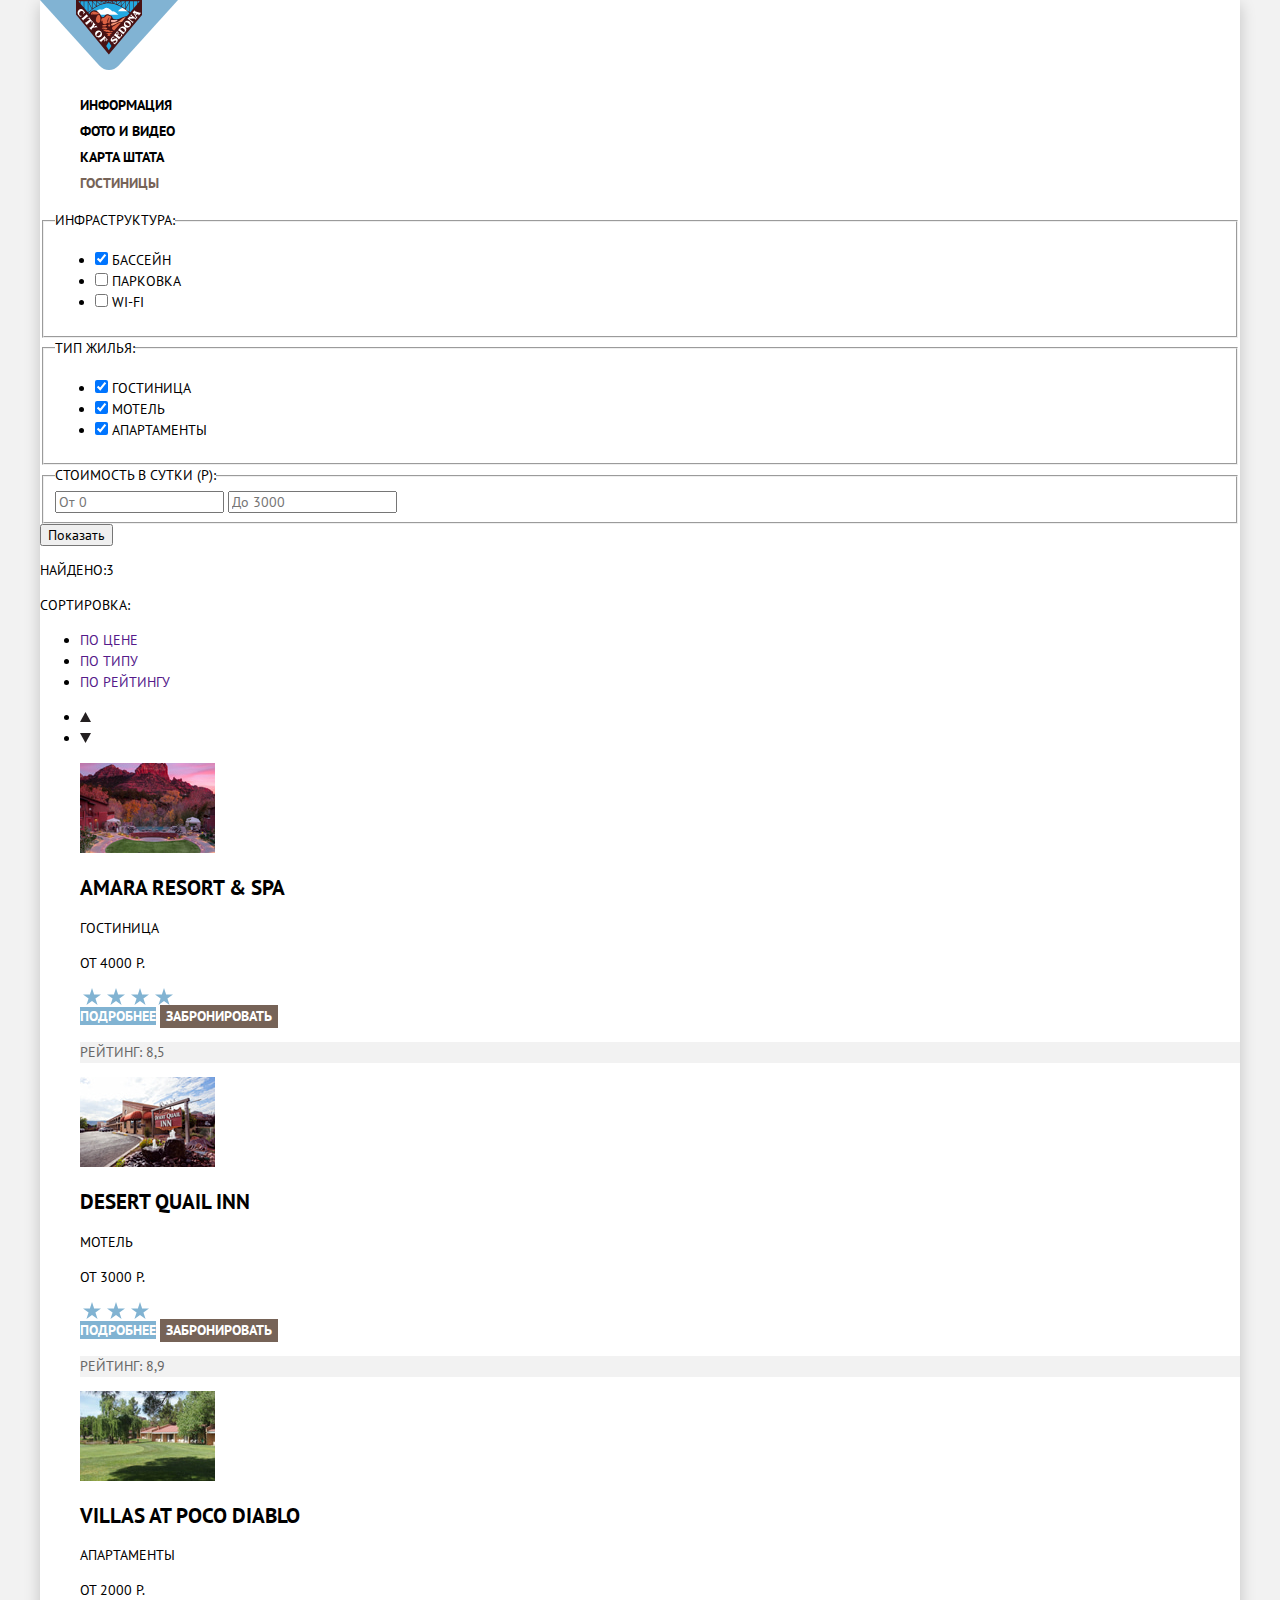
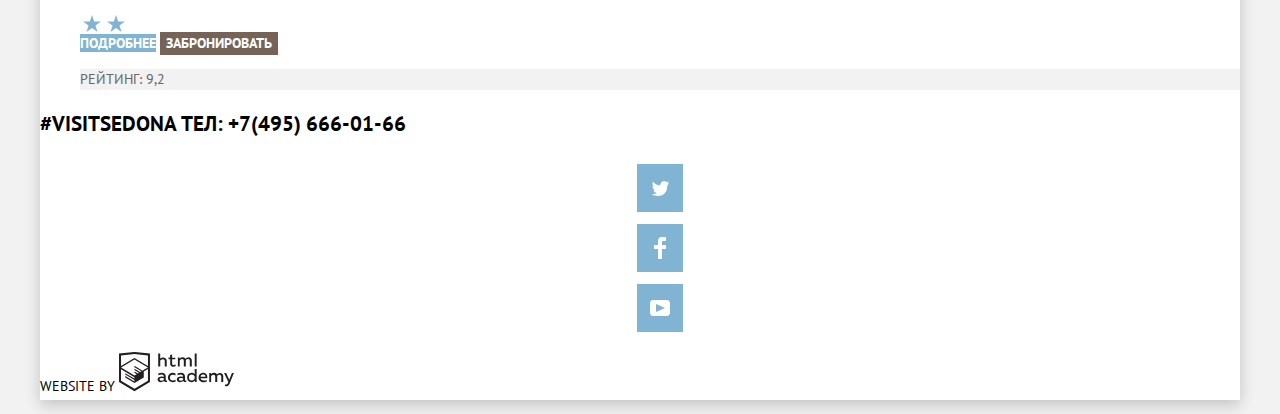
==== catalog.html @ 3e038182 "basic styling of the main page & hotel list" ====
<!DOCTYPE html>
<html lang="ru">
  <head>
    <meta charset="utf-8">
    <title>Каталог гостиниц Седоны</title>
    <link href="https://fonts.googleapis.com/css2?family=PT+Sans:wght@400;700&display=swap" rel="stylesheet">
    <link href="css/normalize.css" rel="stylesheet">
    <link href="css/style.css" rel="stylesheet">
  </head>
  <body>
    <div class="page-wrap">
      <header class="main-header">
        <nav class="main-navigation">
          <a class="main-header-logo" href="index.html">
            <img src="img/main-logo.svg" width="138" height="70" alt="Логотип города Седона">
          </a>
          <ul class="site-navigation">
            <li><a href="">Информация</a></li>
            <li><a href="">Фото и видео</a></li>
            <li><a href="">Карта штата</a></li>
            <li><a class="active">Гостиницы</a></li>
          </ul>
        </nav>
      </header>
      <main>
        <h1 class="visually-hidden">Гостиницы Седоны</h1>
        <section>
          <h2 class="visually-hidden">Фильтр гостиниц</h2>
          <form action="https://echo.htmlacademy.ru" method="get">
            <fieldset>
              <legend>Инфраструктура:</legend>
              <ul>
                <li>
                  <input type="checkbox" id="filter-pool" name="pool" checked>
                  <label for="filter-pool">Бассейн</label>
                </li>
                <li>
                  <input type="checkbox" id="filter-parking" name="parking">
                  <label for="filter-parking">Парковка</label>
                </li>
                <li>
                  <input type="checkbox" id="filter-wifi" name="wifi">
                  <label for="filter-wifi">Wi-Fi</label>
                </li>
              </ul>
            </fieldset>
            <fieldset>
              <legend>Тип жилья:</legend>
              <ul>
                <li>
                  <input type="checkbox" id="filter-hotel" name="hotel" checked>
                  <label for="filter-hotel">Гостиница</label>
                </li>
                <li>
                  <input type="checkbox" id="filter-motel" name="motel" checked>
                  <label for="filter-motel">Мотель</label>
                </li>
                <li>
                  <input type="checkbox" id="filter-apartments" name="apartments" checked>
                  <label for="filter-apartments">Апартаменты</label>
                </li>
              </ul>
            </fieldset>
            <fieldset>
              <legend>Стоимость в сутки (Р):</legend>
              <label for="filter-minimal-cost" class="visually-hidden">Стоимость от:</label>
              <input type="number" id="filter-minimal-cost" name="minimal-cost" min="0" placeholder="От 0">
              <label for="filter-maximal-cost" class="visually-hidden">Стоимость до:</label>
              <input type="number" id="filter-maximal-cost" name="maximal-cost" min="0" placeholder="До 3000">
              <div>
                <!-- Тут будет двойной ползунок -->
              </div>
            </fieldset>
            <button type="submit">Показать</button>
          </form>
          <div class="result-sort">
            <p>Найдено:<span>3</span></p>
            <div class="sort">
              <p>Сортировка:</p>
              <ul>
                <li><a href="">По цене</a></li>
                <li><a href="">По типу</a></li>
                <li><a href="">По рейтингу</a></li>
              </ul>
            </div>
            <div class="sort-order">
              <p class="visually-hidden">Направление сортировки:</p>
              <ul>
                <li>
                  <a href="" aria-label="По возрастанию">
                    <svg xmlns="http://www.w3.org/2000/svg" width="11" height="10" viewBox="0 0 11 10"><path fill="#231F20" d="M5.5 0L0 10h11z"/></svg>
                  </a>
                </li>
                <li>
                  <a href="" aria-label="По убыванию">
                    <svg xmlns="http://www.w3.org/2000/svg" width="11" height="10" viewBox="0 0 11 10"><path fill="#231F20" d="M5.5 10L0 0h11"/></svg>
                  </a>
                </li>
              </ul>
            </div>
          </div>
        </section>
        <section class="hotels">
          <h2 class="visually-hidden">Список гостиниц</h2>
          <ul class="hotels-list">
            <li class="hotel-item">
              <img src="img/amara.jpg" width="135" height="90" alt="Гостиница «Amara Resort & Spa»">
              <h3><a class="hotel-item-title" href="#">Amara Resort & Spa</a></h3>
              <p>Гостиница</p>
              <p>От 4000 р.</p>
              <div class="rating-stars">
                <span class="rating-star"></span>
                <span class="rating-star"></span>
                <span class="rating-star"></span>
                <span class="rating-star"></span>
              </div>
              <a class="button light-button hotel-item-detail" href="#">Подробнее</a>
              <button class="button dark-button hotel-item-reserve" type="button">Забронировать</button>
              <p class="hotel-item-rating">Рейтинг: 8,5</p>
            </li>
            <li class="hotel-item">
              <img src="img/desert.jpg" width="135" height="90" alt="Мотель «Desert Quail Inn»">
              <h3><a class="hotel-item-title" href="#">Desert Quail Inn</a></h3>
              <p>Мотель</p>
              <p>От 3000 р.</p>
              <div class="rating-stars">
                <span class="rating-star"></span>
                <span class="rating-star"></span>
                <span class="rating-star"></span>
              </div>
              <a class="button light-button hotel-item-detail" href="#">Подробнее</a>
              <button class="button dark-button hotel-item-reserve" type="button">Забронировать</button>
              <p class="hotel-item-rating">Рейтинг: 8,9</p>
            </li>
            <li class="hotel-item">
              <img src="img/villas.jpg" width="135" height="90" alt="Апартаменты «Villas at Poco Diablo»">
              <h3><a class="hotel-item-title" href="#">Villas at Poco Diablo</a></h3>
              <p>Апартаменты</p>
              <p>От 2000 р.</p>
              <div class="rating-stars">
                <span class="rating-star"></span>
                <span class="rating-star"></span>
              </div>
              <a class="button light-button hotel-item-detail" href="#">Подробнее</a>
              <button class="button dark-button hotel-item-reserve" type="button">Забронировать</button>
              <p class="hotel-item-rating">Рейтинг: 9,2</p>
            </li>
          </ul>
        </section>
      </main>
      <footer class="page-footer">
        <section class="footer-contacts">
          <h2 class="visually-hidden">Контакты</h2>
          <p>#VisitSedona Тел: +7(495) 666-01-66</p>
        </section>
        <section class="footer-social">
          <h2 class="visually-hidden">Соц. сети</h2>
          <ul>
            <li>
              <a class="social-button" href="#">
                <span class="visually-hidden">Твиттер</span>
                <svg xmlns="http://www.w3.org/2000/svg" xmlns:xlink="http://www.w3.org/1999/xlink" width="17" height="15" viewBox="0 0 17 15"><path fill="#FFF" d="M10.95.144c1.685-.496 2.984.27 3.577 1.179.673-.231 1.331-.481 2.011-.708a2.345 2.345 0 0 1-.857 1.768c.685.17 1.304-.491 1.304-.491-.169 1-1.006 1.788-1.563 2.024-.231 6.75-3.175 11.217-10.077 11.082h-.446c-.41 0-4.164-.46-4.898-1.887 2.271.196 3.893-.422 4.693-1.177-.96-.3-2.679-.477-2.979-2.95.349.106.564.228 1.19.119C1.705 8.247.374 7.53.448 5.33c.285.328 1.067.536 1.34.472C1.085 5.561-.182 2.442.894.85c1.818 1.854 3.735 3.606 7.152 3.773C8.254 2.33 9.183.793 10.95.144z"/></svg>
              </a>
            </li>
            <li>
              <a class="social-button" href="#">
                <span class="visually-hidden">Фейсбук</span>
                <svg xmlns="http://www.w3.org/2000/svg" width="12" height="22" viewBox="0 0 12 22"><path fill="#FFF" d="M12 4V0H8a4 4 0 0 0-4 4v4H0v4h4v10h4V12h4V8H8V4h4z"/></svg>
              </a>
            </li>
            <li>
              <a class="social-button" href="#">
                <span class="visually-hidden">Ютуб</span>
                <svg xmlns="http://www.w3.org/2000/svg" xmlns:xlink="http://www.w3.org/1999/xlink" width="20" height="16" viewBox="0 0 20 16"><path fill="#FFF" d="M17 0H3C1.35 0 0 1.35 0 3v10c0 1.65 1.35 3 3 3h14c1.65 0 3-1.35 3-3V3c0-1.65-1.35-3-3-3zM6.027 11.998V4.002L15.014 8l-8.987 3.998z"/></svg>
              </a>
            </li>
          </ul>
        </section>
        <p class="footer-copyright">
          Website by
          <a class="copyright-button" href="https://htmlacademy.ru">
            <span class="visually-hidden">html academy</span>
            <svg id="Layer_1" data-name="Layer 1" xmlns="http://www.w3.org/2000/svg" viewBox="0 0 108.08 36.85"><title>logo-htmlacademy-small1</title><path d="M44.61,26.88a2,2,0,0,0,.55-0.1v1.33a3.25,3.25,0,0,1-1.18.21,1.67,1.67,0,0,1-1.67-1,4.84,4.84,0,0,1-3.14,1.08c-1.51,0-2.91-.83-2.91-2.55,0-2.13,2-2.79,3.71-2.79a11.08,11.08,0,0,1,2.17.25v-0.3c0-1-.76-1.77-2.19-1.77a7.42,7.42,0,0,0-3,.64v-1.7a10.21,10.21,0,0,1,3.19-.55c2.36,0,3.81,1.12,3.81,3.65v3a0.54,0.54,0,0,0,.49.59h0.17Zm-6.44-1.13A1.35,1.35,0,0,0,39.63,27h0.11a3.39,3.39,0,0,0,2.41-1V24.58a9.72,9.72,0,0,0-1.81-.21c-1,0-2.16.33-2.16,1.38h0Zm12.36-6.11a5,5,0,0,1,2.57.64V22a4.08,4.08,0,0,0-2.3-.7,2.75,2.75,0,1,0,0,5.49,5,5,0,0,0,2.43-.64v1.71a6.27,6.27,0,0,1-2.76.57A4.21,4.21,0,0,1,46,24.51q0-.21,0-0.41a4.32,4.32,0,0,1,4.18-4.46h0.38Zm12.17,7.24a2,2,0,0,0,.55-0.1v1.33a3.25,3.25,0,0,1-1.18.21,1.67,1.67,0,0,1-1.67-1,4.84,4.84,0,0,1-3.14,1.08c-1.51,0-2.91-.83-2.91-2.55,0-2.13,2-2.79,3.71-2.79a11.08,11.08,0,0,1,2.17.25v-0.3c0-1-.76-1.77-2.19-1.77a7.42,7.42,0,0,0-3,.64v-1.7a10.21,10.21,0,0,1,3.19-.55c2.36,0,3.81,1.12,3.81,3.65v3a0.54,0.54,0,0,0,.49.59h0.17Zm-6.44-1.13A1.35,1.35,0,0,0,57.73,27h0.11a3.39,3.39,0,0,0,2.41-1V24.58a9.72,9.72,0,0,0-1.81-.21c-1.06,0-2.16.33-2.16,1.38h0ZM73,16V28.2H71.35V26.88a3.88,3.88,0,0,1-3.19,1.54,4.4,4.4,0,0,1,0-8.78,3.81,3.81,0,0,1,3,1.3V16H73Zm-4.53,5.22a2.76,2.76,0,1,0,0,5.52A2.86,2.86,0,0,0,71.15,25V23A2.91,2.91,0,0,0,68.49,21.27ZM79,19.64c3.31,0,4.46,2.68,3.92,5.09H76.7c0.21,1.5,1.67,2.11,3.19,2.11a6.11,6.11,0,0,0,2.64-.59v1.6a7.14,7.14,0,0,1-3,.57C77,28.42,74.78,27,74.78,24a4.18,4.18,0,0,1,4-4.39H79Zm0.09,1.54a2.28,2.28,0,0,0-2.44,2.1v0.06H81.3A2,2,0,0,0,79.13,21.18Zm5.73,7V19.87h1.65v1a3.81,3.81,0,0,1,2.78-1.27A2.86,2.86,0,0,1,91.89,21a4.12,4.12,0,0,1,2.91-1.33A3.06,3.06,0,0,1,98,23V28.2h-1.9V23.05a1.59,1.59,0,0,0-1.42-1.75H94.42a2.8,2.8,0,0,0-2.07,1.12V28.2h-1.9V23.05A1.59,1.59,0,0,0,89,21.31H88.8a3,3,0,0,0-2.21,1.29v5.63H84.86Zm21.31-8.33h1.9l-3.91,9.46c-0.9,2.17-2.09,2.86-3.35,2.86a4.76,4.76,0,0,1-1.1-.14V30.46a2.86,2.86,0,0,0,.85.12c0.9,0,1.58-.64,2.07-1.9l0.17-.42-4-8.4h2l2.86,6.29ZM38.73,1.46V6.22a3.81,3.81,0,0,1,2.7-1.14,3.25,3.25,0,0,1,3.44,3.4v5.15H43V8.72a1.81,1.81,0,0,0-1.61-2h-0.3a2.93,2.93,0,0,0-2.32,1.39v5.52h-1.9V1.46h1.9ZM49.94,2.31v3h3V6.91h-3v3.81c0,1.1.5,1.46,1.58,1.46a4.49,4.49,0,0,0,1.69-.33v1.6A6.8,6.8,0,0,1,51,13.8a2.55,2.55,0,0,1-2.86-2.74V6.89H46.58V5.26h1.5V2.74Zm5.4,11.31V5.28H57v1A3.81,3.81,0,0,1,59.77,5a2.86,2.86,0,0,1,2.6,1.33A4.12,4.12,0,0,1,65.28,5,3.06,3.06,0,0,1,68.44,8.4v5.21h-1.9V8.46a1.59,1.59,0,0,0-1.42-1.75H64.89a2.8,2.8,0,0,0-2.07,1.12v5.78h-1.9V8.46A1.59,1.59,0,0,0,59.5,6.71H59.27A3,3,0,0,0,57.06,8v5.63H55.34ZM71.17,1.45H73V13.6H71.17V1.45ZM14.71,0H14.55L0,1.54V28.21l14.55,8.66,14.55-8.66V1.54Zm12.5,27.1L14.55,34.64,1.9,27.12V16.18l12.59,7.5V25L5.86,19.9v1.31l8.68,5.21v1.39L5.87,22.65V24l8.68,5.21,8.75-5.24V18.31L27.2,16V27.12Zm0-12.53-3.48,2-1.6,1L14.51,13v1.31L21,18.23H21l-0.14.09-1,.54-5.37-3.2V17l4.24,2.52-1,.67-3.2-1.9v1.31l2.1,1.24L14.5,22.1,2,14.65,14.51,7.11Zm0-1.32L14.49,5.76,1.91,13.25v-10L14.56,1.92,27.21,3.25v10h0Z" transform="translate(0 -0.02)" fill="#231f20"/></svg>
          </a>
        </p>
      </footer>
    </div>
  </body>
</html>
---- css/style.css ----
/* Variables */

:root {
  --black: #000000;
  --gray-dark-500: #333333;
  --gray-dark-300: #666666;
  --gray-dark: #6A6A6A; /* check box blocked */
  --gray: #888888;
  --gray-light: #A9A9A9;
  --gray-light-200: #BDBBBC;
  --gray-light-100: #CACACA;
  --gray-light-50: #E5E5E5;
  --brown-dark: #503E33;
  --brown: #604E43;
  --brown-light: #766357;
  --blue-dark: #5496BD;
  --blue: #669EC0;
  --blue-light: #81B3D2;
  --whitesmoke-dark: #EBEBEB;
  --whitesmoke: #EEEEEE;
  --whitesmoke-light: #F2F2F2;
  --white: #FFFFFF;
}

/* Global */

body {
  margin: 0;
  padding: 0;
  font-family: "PT Sans", Arial, sans-serif;
  font-size: 14px;
  line-height: 21px;
  color: var(--black);
  text-transform: uppercase;
  background-color: var(--whitesmoke-light);
}

img {
  max-width: 100%;
  height: auto;
}

a {
  text-decoration: none;
}

.visually-hidden {
  position: absolute;
  clip: rect(0 0 0 0);
  width: 1px;
  height: 1px;
  margin: -1px;
}

.page-wrap {
  width: 1200px;
  margin: 0 auto;
  background-color: var(--white);
  box-shadow: 0px 5px 15px rgba(0, 1, 1, 0.2);
}

/* Main navigation */

.main-navigation {
  line-height: 26px;
  background-color: transparent;
}

.site-navigation {
  list-style: none;
}

.site-navigation a {
  color: var(--black);
  font-weight: bold;
}

.site-navigation a:hover,
.site-navigation a:focus {
  color: var(--blue-light);
}

.site-navigation a:active {
  color: var(--black);
  opacity: 0.3;
}

.site-navigation .active {
  color: var(--brown-light);
}


/* Description */

.description {
  text-align: center;
}

.description-image {
  background-color: var(--blue-dark);
  background-image: url("../img/description-background.jpg");
  background-position: center;
  background-repeat: no-repeat;
  padding-top: 77px;
  padding-bottom: 77px;
}

.description-slogan {
  font-size: 21px;
  line-height: 26px;
}

/* Advantages */

.advantages {
  text-align: center;
  color: var(--gray-dark-500);
}

.advantages > p {
  line-height: 26px;
}

.advantages-list,
.advantages-sublist {
  list-style: none;
}

.advantage-item h3,
.advantage-subitem h4 {
  font-size: 21px;
  color: var(--black);
}

.advantage-item-colorized,
.advantage-item-colorized h3 {
  background-color: var(--blue-light);
  color: var(--white);
}

.advantage-item-dark {
  background-color: var(--whitesmoke);
}

/* Button */

.button {
  font: inherit;
  text-align: center;
  vertical-align: middle;
  text-transform: uppercase;
  border: none;
}

.dark-button {
  background-color: var(--brown-light);
  color: var(--white);
}

.dark-button:hover,
.dark-button:focus {
  background-color: var(--brown);
}

.dark-button:active {
  background-color: var(--brown-dark);
  color: rgba(255, 255, 255, 0.3);
}

.light-button {
  background-color: var(--blue-light);
  color: var(--white);
}

.light-button:hover,
.light-button:focus {
  background-color: var(--blue);
}

.light-button:active {
  background-color: var(--blue-dark);
  color: rgba(255, 255, 255, 0.3);
}


/* Find-hotel */
.find-hotel {
  text-align: center;
}

.find-hotel h2 {
  font-weight: bold;
  font-size: 30px;
  line-height: 24px;
}

.find-hotel > p {
  color: var(--gray-dark-500);
  line-height: 24px;
}


.find-hotel-button {
  font-weight: bold;
  font-size: 21px;
  line-height: 26px;
}

.find-hotel-form {
  text-align: initial;
  font-weight: bold;
}

.find-hotel-form input {
  font: inherit;
  text-transform: uppercase;
  border: 2px solid transparent;
  background-color: var(--whitesmoke-light);
  outline: none;
  margin-bottom: 5px;
  padding-top: 6px;
  padding-bottom: 6px;
  padding-left: 13px;
}

/* remove arrows for number inputs */
.find-hotel-form input::-webkit-outer-spin-button,
.find-hotel-form input::-webkit-inner-spin-button {
  -webkit-appearance: none;
  margin: 0
}

.find-hotel-form input:hover {
  background-color: var(--whitesmoke-dark);
}

.find-hotel-form input:focus {
  border: 2px solid var(--gray-light-50);
  background-color: var(--white);
}

.datepicker-button {
  fill: var(--gray-light);
  border: 0;
  outline: none;
}

.datepicker-button:hover,
.datepicker-button:focus {
  fill: var(--black);
}

.datepicker-button:active {
  fill: var(--blue-light);
}

.counter-button {
  color: var(--gray-light);
  border: 0;
  outline: none;
  font-size: 20px;
  vertical-align: middle;
}

.counter-button:hover,
.counter-button:focus {
  color: var(--black);
}

.counter-button:active {
  color: var(--blue-light);
}


/* Page footer */

.page-footer {
  background-color: rgba(255, 255, 255, 0.9);
}

.footer-contacts {
  font-weight: bold;
  font-size: 21px;
  line-height: 26px;
}

.footer-social {
  text-align: center;
}

.footer-social ul {
  list-style: none;
}

/* Social button */

.social-button {
  color: inherit;
  background-color: var(--blue-light);
  width: 46px;
  height: 48px;
  align-items: center;
  justify-content: center;
  margin: 6px;
  display: inline-flex;
  outline: none;
}

.social-button:hover,
.social-button:focus {
  background-color: var(--blue);
}

.social-button:active {
  background-color: var(--blue-dark);
  fill-opacity: 0.3;
}

.footer-copyright {
  line-height: 26px;
}

.copyright-button {
  outline: none;
}

.copyright-button svg {
  max-width: 115px;
  max-height: 41px;
}

.copyright-button:hover path,
.copyright-button:focus path {
  fill: var(--blue-light);
}

.copyright-button:active path {
  fill: var(--gray-light-200);
}

/* Hotels */

.hotels-list {
  list-style: none;
}

.hotel-item-title {
  font-weight: bold;
  font-size: 21px;
  line-height: 26px;
  color: var(--black);
}

.hotel-item-title:hover,
.hotel-item-title:focus {
  color: var(--blue-light);
}

.hotel-item-title:active {
  color: var(--black);
  opacity: 0.3;
}

.rating-stars {
  display: flex;
  height: 17px;
}

.rating-star {
  background-image: url("../img/star.svg");
  background-position: center;
  background-repeat: no-repeat;
  width: 19px;
  padding-right: 5px;
}

.hotel-item-detail.button {
  font-weight: bold;
}

.hotel-item-reserve.button {
  font-weight: bold;
}

.hotel-item-rating {
  color: var(--gray-dark-300);
  background-color: var(--whitesmoke-light);
}
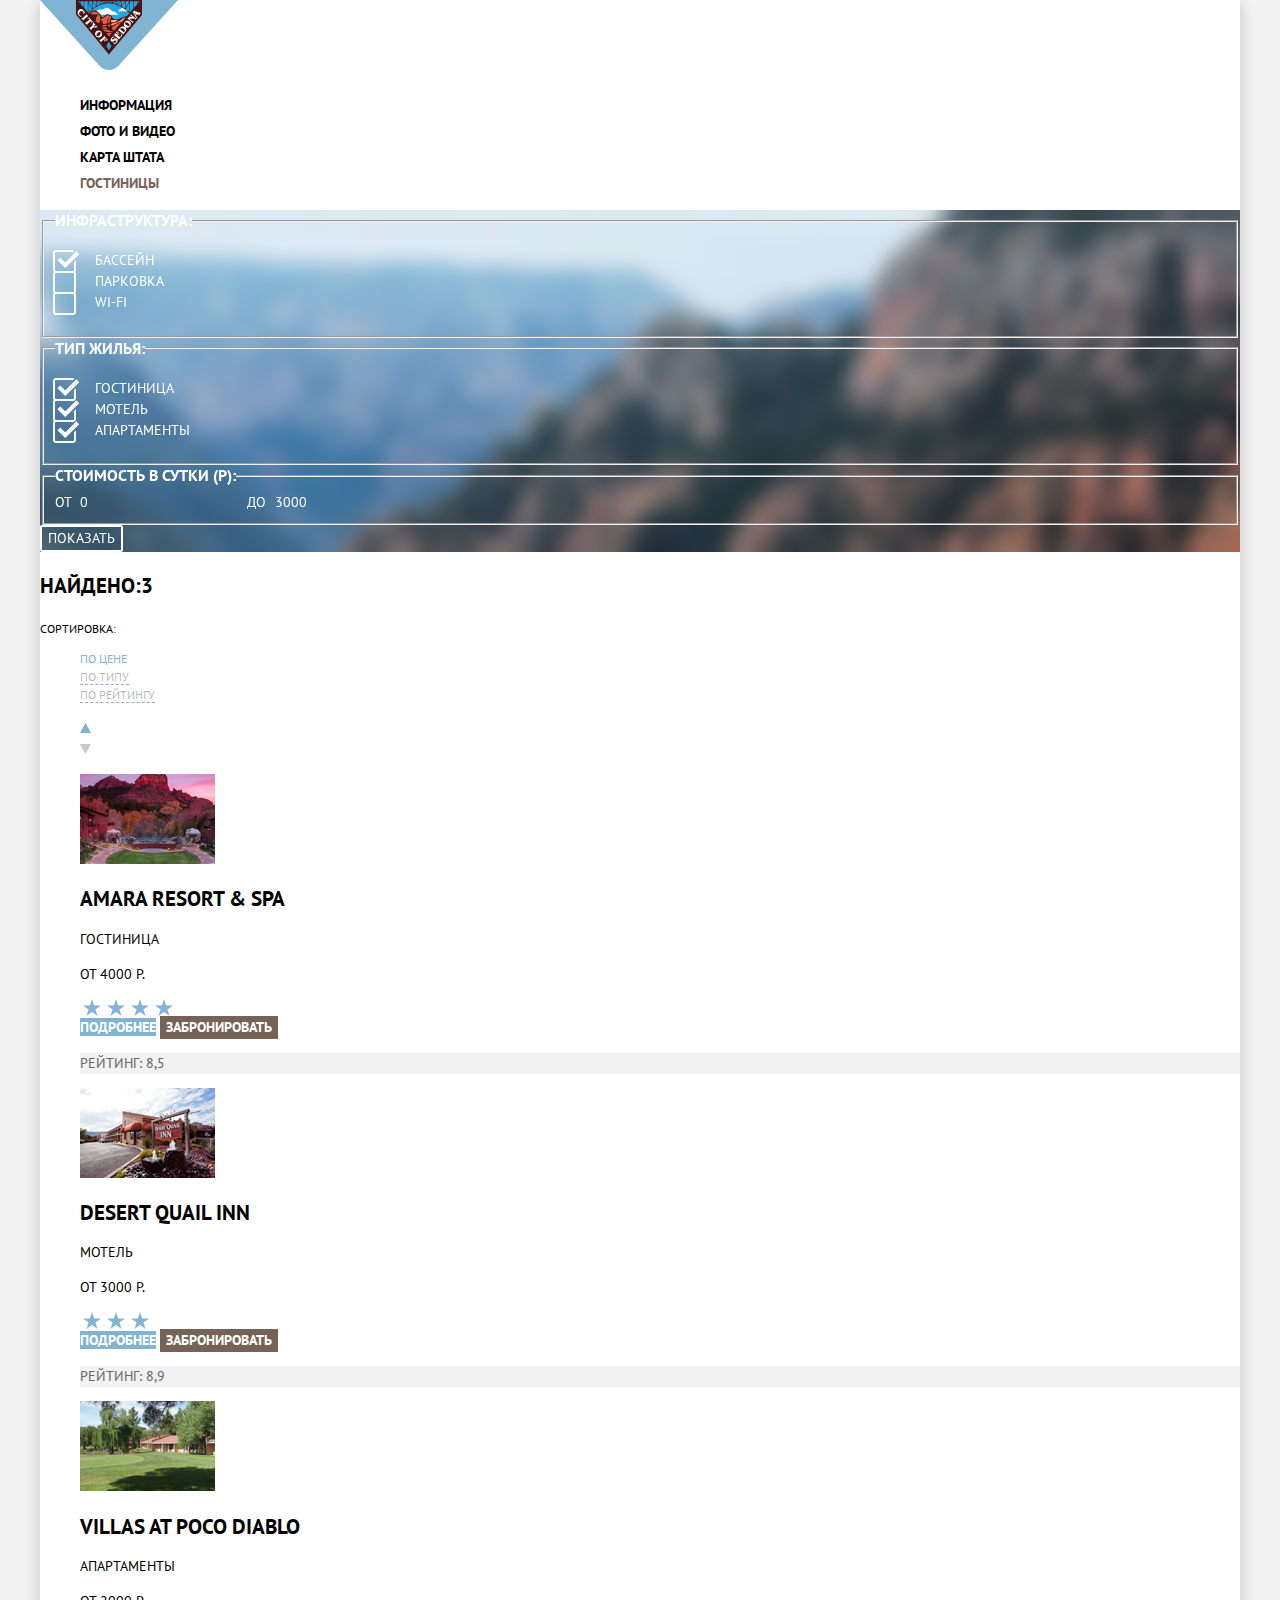
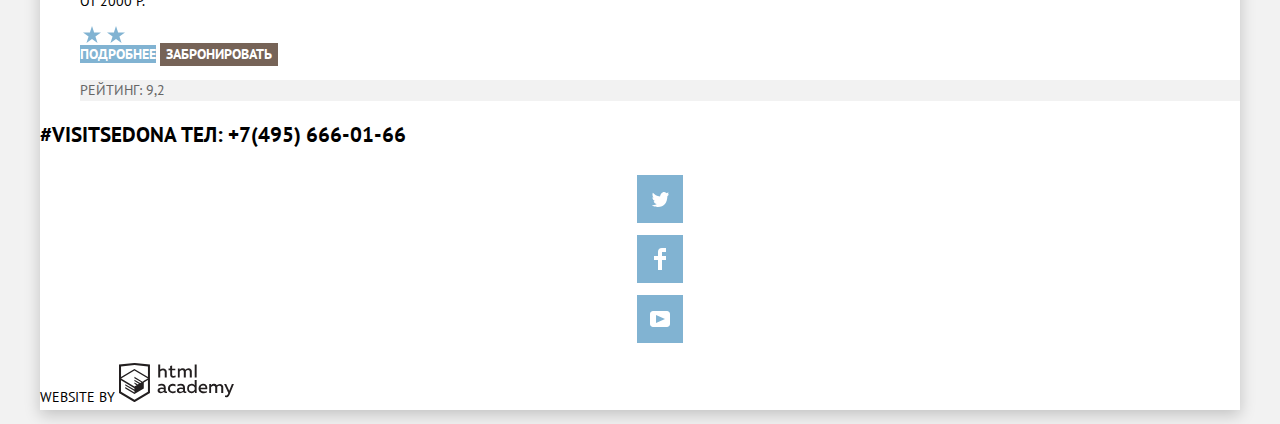
==== commit 5807e93f: "basic styling of the filter form" ====
--- a/catalog.html
+++ b/catalog.html
@@ -26,73 +26,81 @@
         <h1 class="visually-hidden">Гостиницы Седоны</h1>
         <section>
           <h2 class="visually-hidden">Фильтр гостиниц</h2>
-          <form action="https://echo.htmlacademy.ru" method="get">
-            <fieldset>
-              <legend>Инфраструктура:</legend>
-              <ul>
-                <li>
-                  <input type="checkbox" id="filter-pool" name="pool" checked>
-                  <label for="filter-pool">Бассейн</label>
-                </li>
-                <li>
-                  <input type="checkbox" id="filter-parking" name="parking">
-                  <label for="filter-parking">Парковка</label>
-                </li>
-                <li>
-                  <input type="checkbox" id="filter-wifi" name="wifi">
-                  <label for="filter-wifi">Wi-Fi</label>
-                </li>
-              </ul>
-            </fieldset>
-            <fieldset>
-              <legend>Тип жилья:</legend>
-              <ul>
-                <li>
-                  <input type="checkbox" id="filter-hotel" name="hotel" checked>
-                  <label for="filter-hotel">Гостиница</label>
-                </li>
-                <li>
-                  <input type="checkbox" id="filter-motel" name="motel" checked>
-                  <label for="filter-motel">Мотель</label>
-                </li>
-                <li>
-                  <input type="checkbox" id="filter-apartments" name="apartments" checked>
-                  <label for="filter-apartments">Апартаменты</label>
-                </li>
-              </ul>
-            </fieldset>
-            <fieldset>
-              <legend>Стоимость в сутки (Р):</legend>
-              <label for="filter-minimal-cost" class="visually-hidden">Стоимость от:</label>
-              <input type="number" id="filter-minimal-cost" name="minimal-cost" min="0" placeholder="От 0">
-              <label for="filter-maximal-cost" class="visually-hidden">Стоимость до:</label>
-              <input type="number" id="filter-maximal-cost" name="maximal-cost" min="0" placeholder="До 3000">
-              <div>
-                <!-- Тут будет двойной ползунок -->
-              </div>
-            </fieldset>
-            <button type="submit">Показать</button>
-          </form>
-          <div class="result-sort">
-            <p>Найдено:<span>3</span></p>
-            <div class="sort">
+          <div class="filter-form-container">
+            <form class="filter-form" action="https://echo.htmlacademy.ru" method="get">
+              <fieldset>
+                <legend>Инфраструктура:</legend>
+                <ul>
+                  <li class="filter-option filter-checkbox">
+                    <input class="visually-hidden filter-input-checkbox filter-input" type="checkbox" id="filter-pool" name="pool" checked>
+                    <label for="filter-pool">Бассейн</label>
+                  </li>
+                  <li class="filter-option filter-checkbox">
+                    <input class="visually-hidden filter-input-checkbox filter-input" type="checkbox" id="filter-parking" name="parking">
+                    <label for="filter-parking">Парковка</label>
+                  </li>
+                  <li class="filter-option filter-checkbox">
+                    <input class="visually-hidden filter-input-checkbox filter-input" type="checkbox" id="filter-wifi" name="wifi">
+                    <label for="filter-wifi">Wi-Fi</label>
+                  </li>
+                </ul>
+              </fieldset>
+              <fieldset>
+                <legend>Тип жилья:</legend>
+                <ul>
+                  <li class="filter-option filter-checkbox">
+                    <input class="visually-hidden filter-input-checkbox filter-input" type="checkbox" id="filter-hotel" name="hotel" checked>
+                    <label for="filter-hotel">Гостиница</label>
+                  </li>
+                  <li class="filter-option filter-checkbox">
+                    <input class="visually-hidden filter-input-checkbox filter-input" type="checkbox" id="filter-motel" name="motel" checked>
+                    <label for="filter-motel">Мотель</label>
+                  </li>
+                  <li class="filter-option filter-checkbox">
+                    <input class="visually-hidden filter-input-checkbox filter-input" type="checkbox" id="filter-apartments" name="apartments" checked>
+                    <label for="filter-apartments">Апартаменты</label>
+                  </li>
+                </ul>
+              </fieldset>
+              <fieldset class="filter-item">
+                <legend>Стоимость в сутки (Р):</legend>
+                <div class="price-controls">
+                  <label for="filter-minimal-cost">от</label>
+                  <input class="filter-input-number filter-input" type="number" id="filter-minimal-cost" name="minimal-cost" min="0" value="0">
+                  <label for="filter-maximal-cost">до</label>
+                  <input class="filter-input-number filter-input" type="number" id="filter-maximal-cost" name="maximal-cost" min="0" value="3000">
+                </div>
+                <div class="range-controls">
+                  <div class="scale">
+                    <div class="bar"></div>
+                  </div>
+                  <div class="toggle toggle-min"></div>
+                  <div class="toggle toggle-max"></div>
+                </div>
+              </fieldset>
+              <button class="button filter-submit-button" type="submit">Показать</button>
+            </form>
+          </div>
+          <div class="results-sort">
+            <p class="results-count">Найдено:<span>3</span></p>
+            <div class="sort-type">
               <p>Сортировка:</p>
-              <ul>
-                <li><a href="">По цене</a></li>
+              <ul class="sort-type-list">
+                <li><a class="active" href="">По цене</a></li>
                 <li><a href="">По типу</a></li>
                 <li><a href="">По рейтингу</a></li>
               </ul>
             </div>
             <div class="sort-order">
               <p class="visually-hidden">Направление сортировки:</p>
-              <ul>
-                <li>
-                  <a href="" aria-label="По возрастанию">
+              <ul class="sort-order-list">
+                <li class="sort-order-item">
+                  <a class="sort-order-link sort-order-link-active" href="" aria-label="По возрастанию">
                     <svg xmlns="http://www.w3.org/2000/svg" width="11" height="10" viewBox="0 0 11 10"><path fill="#231F20" d="M5.5 0L0 10h11z"/></svg>
                   </a>
                 </li>
-                <li>
-                  <a href="" aria-label="По убыванию">
+                <li class="sort-order-item">
+                  <a class="sort-order-link" href="" aria-label="По убыванию">
                     <svg xmlns="http://www.w3.org/2000/svg" width="11" height="10" viewBox="0 0 11 10"><path fill="#231F20" d="M5.5 10L0 0h11"/></svg>
                   </a>
                 </li>
--- a/css/style.css
+++ b/css/style.css
@@ -28,6 +28,7 @@
   margin: 0;
   padding: 0;
   font-family: "PT Sans", Arial, sans-serif;
+  font-weight: normal;
   font-size: 14px;
   line-height: 21px;
   color: var(--black);
@@ -88,7 +89,6 @@
 .site-navigation .active {
   color: var(--brown-light);
 }
-
 
 /* Description */
 
@@ -182,8 +182,8 @@
   color: rgba(255, 255, 255, 0.3);
 }
 
-
 /* Find-hotel */
+
 .find-hotel {
   text-align: center;
 }
@@ -198,7 +198,6 @@
   color: var(--gray-dark-500);
   line-height: 24px;
 }
-
 
 .find-hotel-button {
   font-weight: bold;
@@ -223,7 +222,6 @@
   padding-left: 13px;
 }
 
-/* remove arrows for number inputs */
 .find-hotel-form input::-webkit-outer-spin-button,
 .find-hotel-form input::-webkit-inner-spin-button {
   -webkit-appearance: none;
@@ -270,7 +268,6 @@
 .counter-button:active {
   color: var(--blue-light);
 }
-
 
 /* Page footer */
 
@@ -386,3 +383,141 @@
   color: var(--gray-dark-300);
   background-color: var(--whitesmoke-light);
 }
+
+/* Filters */
+
+.filter-form-container {
+  background-color: var(--blue-dark);
+  background-image: url("../img/description-background.jpg");
+  background-position: center;
+  background-repeat: no-repeat;
+}
+
+.filter-form {
+  color: var(--white);
+  backdrop-filter: blur(10px);
+}
+
+.filter-form legend {
+  font-weight: bold;
+  font-size: 16px;
+}
+
+.filter-form ul {
+  list-style: none;
+}
+
+.filter-option label {
+  position: relative;
+  display: block;
+  cursor: pointer;
+  user-select: none;
+}
+
+.filter-input-checkbox + label::before {
+  background: url("../img/checkbox-off.svg");
+  content: "";
+  position: absolute;
+  left: -42px;
+  top: 0;
+  width: 27px;
+  height: 23px;
+  background-repeat: no-repeat;
+  background-position: 0 0;
+}
+
+.filter-input-checkbox:checked + label::before {
+  background-image: url("../img/checkbox-on.svg");
+}
+
+/* Not works */
+.filter-input-checkbox:disabled + label::before {
+  fill: var(--gray-dark);
+}
+
+.price-controls input {
+  font: inherit;
+  text-transform: uppercase;
+  border: 0;
+  background-color: transparent;
+  outline: none;
+  padding-left: 5px;
+  color: var(--white);
+}
+
+.price-controls input::-webkit-outer-spin-button,
+.price-controls input::-webkit-inner-spin-button {
+  -webkit-appearance: none;
+  margin: 0
+}
+
+.filter-submit-button {
+  background-color: transparent;
+  border-radius: 2px;
+  border: 2px solid var(--white);
+  color: var(--white);
+}
+
+.filter-submit-button:hover,
+.filter-submit-button:focus {
+  background-color: var(--white);
+  border-radius: 2px;
+  border: 2px solid var(--white);
+  color: var(--black);
+}
+
+.results-count {
+  font-weight: bold;
+  font-size: 21px;
+  line-height: 26px;
+}
+
+.results-sort .sort-type {
+  font-size: 12px;
+  line-height: 18px;
+}
+
+.sort-type-list {
+  list-style: none;
+}
+
+.sort-type-list a {
+  color: rgba(0, 0, 0, 0.3);
+  border-bottom: 1px dashed var(--blue-light);
+}
+
+.sort-type-list a:hover,
+.sort-type-list a:focus {
+  color: var(--blue-light);
+}
+
+.sort-type-list a:active {
+  color: var(--black);
+  border: none;
+}
+
+.sort-type-list .active {
+  color: var(--blue-light);
+  border: none;
+}
+
+.sort-order-list {
+  list-style: none;
+}
+
+.sort-order-link path{
+  fill: var(--gray-light-100);
+}
+
+.sort-order-link:hover path,
+.sort-order-link:focus path {
+  fill: var(--black);
+}
+
+.sort-order-link:active path {
+  fill: var(--blue-light);
+}
+
+.sort-order-link-active path {
+  fill: var(--blue-light);
+}
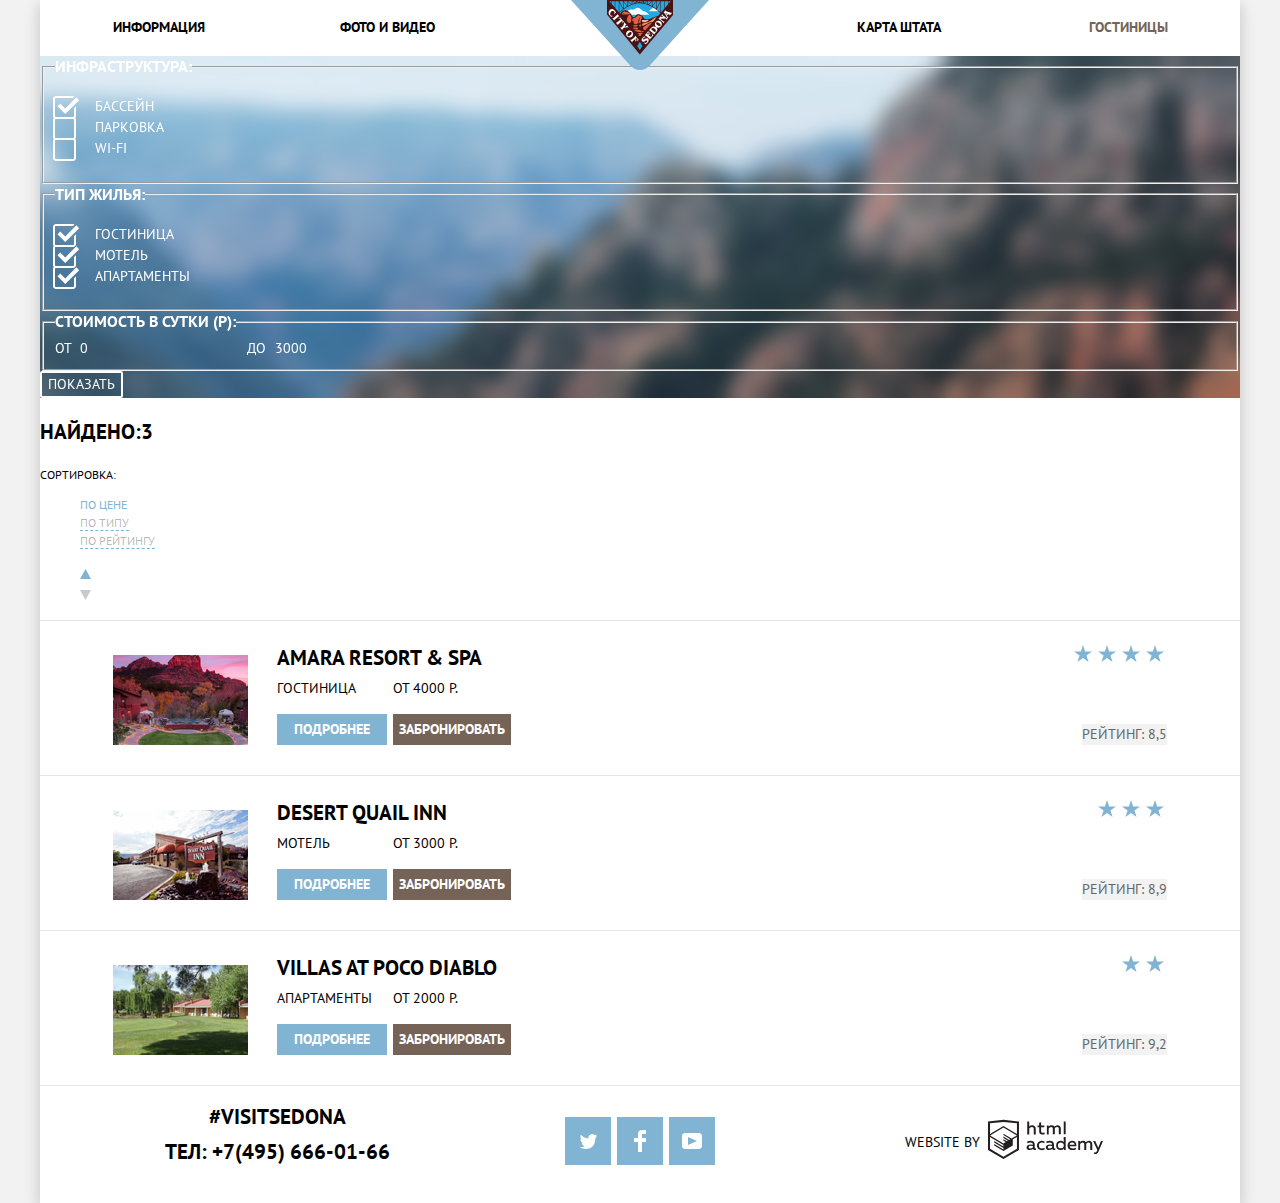
==== commit 112e14ea: "main page & hotels list layout" ====
--- a/catalog.html
+++ b/catalog.html
@@ -7,8 +7,8 @@
     <link href="css/normalize.css" rel="stylesheet">
     <link href="css/style.css" rel="stylesheet">
   </head>
-  <body>
-    <div class="page-wrap">
+  <body class="page-body">
+    <div class="page-body-wrap">
       <header class="main-header">
         <nav class="main-navigation">
           <a class="main-header-logo" href="index.html">
@@ -113,84 +113,105 @@
           <ul class="hotels-list">
             <li class="hotel-item">
               <img src="img/amara.jpg" width="135" height="90" alt="Гостиница «Amara Resort & Spa»">
-              <h3><a class="hotel-item-title" href="#">Amara Resort & Spa</a></h3>
-              <p>Гостиница</p>
-              <p>От 4000 р.</p>
-              <div class="rating-stars">
-                <span class="rating-star"></span>
-                <span class="rating-star"></span>
-                <span class="rating-star"></span>
-                <span class="rating-star"></span>
-              </div>
-              <a class="button light-button hotel-item-detail" href="#">Подробнее</a>
-              <button class="button dark-button hotel-item-reserve" type="button">Забронировать</button>
-              <p class="hotel-item-rating">Рейтинг: 8,5</p>
+              <div class="hotel-item-main">
+                <h3><a class="hotel-item-title" href="#">Amara Resort & Spa</a></h3>
+                <div class="description">
+                  <p>Гостиница</p>
+                  <p>От 4000 р.</p>
+                  <a class="button light-button hotel-item-detail" href="#">Подробнее</a>
+                  <button class="button dark-button hotel-item-reserve" type="button">Забронировать</button>
+                </div>
+              </div>
+              <div class="hotel-item-rating">
+                <div class="rating-stars">
+                  <span class="rating-star"></span>
+                  <span class="rating-star"></span>
+                  <span class="rating-star"></span>
+                  <span class="rating-star"></span>
+                </div>
+                <p class="item-rating">Рейтинг: 8,5</p>
+              </div>
             </li>
             <li class="hotel-item">
               <img src="img/desert.jpg" width="135" height="90" alt="Мотель «Desert Quail Inn»">
-              <h3><a class="hotel-item-title" href="#">Desert Quail Inn</a></h3>
-              <p>Мотель</p>
-              <p>От 3000 р.</p>
-              <div class="rating-stars">
-                <span class="rating-star"></span>
-                <span class="rating-star"></span>
-                <span class="rating-star"></span>
-              </div>
-              <a class="button light-button hotel-item-detail" href="#">Подробнее</a>
-              <button class="button dark-button hotel-item-reserve" type="button">Забронировать</button>
-              <p class="hotel-item-rating">Рейтинг: 8,9</p>
+              <div class="hotel-item-main">
+                <h3><a class="hotel-item-title" href="#">Desert Quail Inn</a></h3>
+                <div class="description">
+                  <p>Мотель</p>
+                  <p>От 3000 р.</p>
+                  <a class="button light-button hotel-item-detail" href="#">Подробнее</a>
+                  <button class="button dark-button hotel-item-reserve" type="button">Забронировать</button>
+                </div>
+              </div>
+              <div class="hotel-item-rating">
+                <div class="rating-stars">
+                  <span class="rating-star"></span>
+                  <span class="rating-star"></span>
+                  <span class="rating-star"></span>
+                </div>
+                <p class="item-rating">Рейтинг: 8,9</p>
+              </div>
             </li>
             <li class="hotel-item">
               <img src="img/villas.jpg" width="135" height="90" alt="Апартаменты «Villas at Poco Diablo»">
-              <h3><a class="hotel-item-title" href="#">Villas at Poco Diablo</a></h3>
-              <p>Апартаменты</p>
-              <p>От 2000 р.</p>
-              <div class="rating-stars">
-                <span class="rating-star"></span>
-                <span class="rating-star"></span>
-              </div>
-              <a class="button light-button hotel-item-detail" href="#">Подробнее</a>
-              <button class="button dark-button hotel-item-reserve" type="button">Забронировать</button>
-              <p class="hotel-item-rating">Рейтинг: 9,2</p>
+              <div class="hotel-item-main">
+                <h3><a class="hotel-item-title" href="#">Villas at Poco Diablo</a></h3>
+                <div class="description">
+                  <p>Апартаменты</p>
+                  <p>От 2000 р.</p>
+                  <a class="button light-button hotel-item-detail" href="#">Подробнее</a>
+                  <button class="button dark-button hotel-item-reserve" type="button">Забронировать</button>
+                </div>
+              </div>
+              <div class="hotel-item-rating">
+                <div class="rating-stars">
+                  <span class="rating-star"></span>
+                  <span class="rating-star"></span>
+                </div>
+                <p class="item-rating">Рейтинг: 9,2</p>
+              </div>
             </li>
           </ul>
         </section>
       </main>
       <footer class="page-footer">
-        <section class="footer-contacts">
-          <h2 class="visually-hidden">Контакты</h2>
-          <p>#VisitSedona Тел: +7(495) 666-01-66</p>
-        </section>
-        <section class="footer-social">
-          <h2 class="visually-hidden">Соц. сети</h2>
-          <ul>
-            <li>
-              <a class="social-button" href="#">
-                <span class="visually-hidden">Твиттер</span>
-                <svg xmlns="http://www.w3.org/2000/svg" xmlns:xlink="http://www.w3.org/1999/xlink" width="17" height="15" viewBox="0 0 17 15"><path fill="#FFF" d="M10.95.144c1.685-.496 2.984.27 3.577 1.179.673-.231 1.331-.481 2.011-.708a2.345 2.345 0 0 1-.857 1.768c.685.17 1.304-.491 1.304-.491-.169 1-1.006 1.788-1.563 2.024-.231 6.75-3.175 11.217-10.077 11.082h-.446c-.41 0-4.164-.46-4.898-1.887 2.271.196 3.893-.422 4.693-1.177-.96-.3-2.679-.477-2.979-2.95.349.106.564.228 1.19.119C1.705 8.247.374 7.53.448 5.33c.285.328 1.067.536 1.34.472C1.085 5.561-.182 2.442.894.85c1.818 1.854 3.735 3.606 7.152 3.773C8.254 2.33 9.183.793 10.95.144z"/></svg>
-              </a>
-            </li>
-            <li>
-              <a class="social-button" href="#">
-                <span class="visually-hidden">Фейсбук</span>
-                <svg xmlns="http://www.w3.org/2000/svg" width="12" height="22" viewBox="0 0 12 22"><path fill="#FFF" d="M12 4V0H8a4 4 0 0 0-4 4v4H0v4h4v10h4V12h4V8H8V4h4z"/></svg>
-              </a>
-            </li>
-            <li>
-              <a class="social-button" href="#">
-                <span class="visually-hidden">Ютуб</span>
-                <svg xmlns="http://www.w3.org/2000/svg" xmlns:xlink="http://www.w3.org/1999/xlink" width="20" height="16" viewBox="0 0 20 16"><path fill="#FFF" d="M17 0H3C1.35 0 0 1.35 0 3v10c0 1.65 1.35 3 3 3h14c1.65 0 3-1.35 3-3V3c0-1.65-1.35-3-3-3zM6.027 11.998V4.002L15.014 8l-8.987 3.998z"/></svg>
-              </a>
-            </li>
-          </ul>
-        </section>
-        <p class="footer-copyright">
-          Website by
-          <a class="copyright-button" href="https://htmlacademy.ru">
-            <span class="visually-hidden">html academy</span>
-            <svg id="Layer_1" data-name="Layer 1" xmlns="http://www.w3.org/2000/svg" viewBox="0 0 108.08 36.85"><title>logo-htmlacademy-small1</title><path d="M44.61,26.88a2,2,0,0,0,.55-0.1v1.33a3.25,3.25,0,0,1-1.18.21,1.67,1.67,0,0,1-1.67-1,4.84,4.84,0,0,1-3.14,1.08c-1.51,0-2.91-.83-2.91-2.55,0-2.13,2-2.79,3.71-2.79a11.08,11.08,0,0,1,2.17.25v-0.3c0-1-.76-1.77-2.19-1.77a7.42,7.42,0,0,0-3,.64v-1.7a10.21,10.21,0,0,1,3.19-.55c2.36,0,3.81,1.12,3.81,3.65v3a0.54,0.54,0,0,0,.49.59h0.17Zm-6.44-1.13A1.35,1.35,0,0,0,39.63,27h0.11a3.39,3.39,0,0,0,2.41-1V24.58a9.72,9.72,0,0,0-1.81-.21c-1,0-2.16.33-2.16,1.38h0Zm12.36-6.11a5,5,0,0,1,2.57.64V22a4.08,4.08,0,0,0-2.3-.7,2.75,2.75,0,1,0,0,5.49,5,5,0,0,0,2.43-.64v1.71a6.27,6.27,0,0,1-2.76.57A4.21,4.21,0,0,1,46,24.51q0-.21,0-0.41a4.32,4.32,0,0,1,4.18-4.46h0.38Zm12.17,7.24a2,2,0,0,0,.55-0.1v1.33a3.25,3.25,0,0,1-1.18.21,1.67,1.67,0,0,1-1.67-1,4.84,4.84,0,0,1-3.14,1.08c-1.51,0-2.91-.83-2.91-2.55,0-2.13,2-2.79,3.71-2.79a11.08,11.08,0,0,1,2.17.25v-0.3c0-1-.76-1.77-2.19-1.77a7.42,7.42,0,0,0-3,.64v-1.7a10.21,10.21,0,0,1,3.19-.55c2.36,0,3.81,1.12,3.81,3.65v3a0.54,0.54,0,0,0,.49.59h0.17Zm-6.44-1.13A1.35,1.35,0,0,0,57.73,27h0.11a3.39,3.39,0,0,0,2.41-1V24.58a9.72,9.72,0,0,0-1.81-.21c-1.06,0-2.16.33-2.16,1.38h0ZM73,16V28.2H71.35V26.88a3.88,3.88,0,0,1-3.19,1.54,4.4,4.4,0,0,1,0-8.78,3.81,3.81,0,0,1,3,1.3V16H73Zm-4.53,5.22a2.76,2.76,0,1,0,0,5.52A2.86,2.86,0,0,0,71.15,25V23A2.91,2.91,0,0,0,68.49,21.27ZM79,19.64c3.31,0,4.46,2.68,3.92,5.09H76.7c0.21,1.5,1.67,2.11,3.19,2.11a6.11,6.11,0,0,0,2.64-.59v1.6a7.14,7.14,0,0,1-3,.57C77,28.42,74.78,27,74.78,24a4.18,4.18,0,0,1,4-4.39H79Zm0.09,1.54a2.28,2.28,0,0,0-2.44,2.1v0.06H81.3A2,2,0,0,0,79.13,21.18Zm5.73,7V19.87h1.65v1a3.81,3.81,0,0,1,2.78-1.27A2.86,2.86,0,0,1,91.89,21a4.12,4.12,0,0,1,2.91-1.33A3.06,3.06,0,0,1,98,23V28.2h-1.9V23.05a1.59,1.59,0,0,0-1.42-1.75H94.42a2.8,2.8,0,0,0-2.07,1.12V28.2h-1.9V23.05A1.59,1.59,0,0,0,89,21.31H88.8a3,3,0,0,0-2.21,1.29v5.63H84.86Zm21.31-8.33h1.9l-3.91,9.46c-0.9,2.17-2.09,2.86-3.35,2.86a4.76,4.76,0,0,1-1.1-.14V30.46a2.86,2.86,0,0,0,.85.12c0.9,0,1.58-.64,2.07-1.9l0.17-.42-4-8.4h2l2.86,6.29ZM38.73,1.46V6.22a3.81,3.81,0,0,1,2.7-1.14,3.25,3.25,0,0,1,3.44,3.4v5.15H43V8.72a1.81,1.81,0,0,0-1.61-2h-0.3a2.93,2.93,0,0,0-2.32,1.39v5.52h-1.9V1.46h1.9ZM49.94,2.31v3h3V6.91h-3v3.81c0,1.1.5,1.46,1.58,1.46a4.49,4.49,0,0,0,1.69-.33v1.6A6.8,6.8,0,0,1,51,13.8a2.55,2.55,0,0,1-2.86-2.74V6.89H46.58V5.26h1.5V2.74Zm5.4,11.31V5.28H57v1A3.81,3.81,0,0,1,59.77,5a2.86,2.86,0,0,1,2.6,1.33A4.12,4.12,0,0,1,65.28,5,3.06,3.06,0,0,1,68.44,8.4v5.21h-1.9V8.46a1.59,1.59,0,0,0-1.42-1.75H64.89a2.8,2.8,0,0,0-2.07,1.12v5.78h-1.9V8.46A1.59,1.59,0,0,0,59.5,6.71H59.27A3,3,0,0,0,57.06,8v5.63H55.34ZM71.17,1.45H73V13.6H71.17V1.45ZM14.71,0H14.55L0,1.54V28.21l14.55,8.66,14.55-8.66V1.54Zm12.5,27.1L14.55,34.64,1.9,27.12V16.18l12.59,7.5V25L5.86,19.9v1.31l8.68,5.21v1.39L5.87,22.65V24l8.68,5.21,8.75-5.24V18.31L27.2,16V27.12Zm0-12.53-3.48,2-1.6,1L14.51,13v1.31L21,18.23H21l-0.14.09-1,.54-5.37-3.2V17l4.24,2.52-1,.67-3.2-1.9v1.31l2.1,1.24L14.5,22.1,2,14.65,14.51,7.11Zm0-1.32L14.49,5.76,1.91,13.25v-10L14.56,1.92,27.21,3.25v10h0Z" transform="translate(0 -0.02)" fill="#231f20"/></svg>
-          </a>
-        </p>
+        <div class="container">
+          <section class="footer-contacts">
+            <h2 class="visually-hidden">Контакты</h2>
+            <p>#VisitSedona</p>
+            <p>Тел: +7(495) 666-01-66</p>
+          </section>
+          <section class="footer-social">
+            <h2 class="visually-hidden">Соц. сети</h2>
+            <ul class="footer-social-list">
+              <li>
+                <a class="social-button" href="#">
+                  <span class="visually-hidden">Твиттер</span>
+                  <svg xmlns="http://www.w3.org/2000/svg" xmlns:xlink="http://www.w3.org/1999/xlink" width="17" height="15" viewBox="0 0 17 15"><path fill="#FFF" d="M10.95.144c1.685-.496 2.984.27 3.577 1.179.673-.231 1.331-.481 2.011-.708a2.345 2.345 0 0 1-.857 1.768c.685.17 1.304-.491 1.304-.491-.169 1-1.006 1.788-1.563 2.024-.231 6.75-3.175 11.217-10.077 11.082h-.446c-.41 0-4.164-.46-4.898-1.887 2.271.196 3.893-.422 4.693-1.177-.96-.3-2.679-.477-2.979-2.95.349.106.564.228 1.19.119C1.705 8.247.374 7.53.448 5.33c.285.328 1.067.536 1.34.472C1.085 5.561-.182 2.442.894.85c1.818 1.854 3.735 3.606 7.152 3.773C8.254 2.33 9.183.793 10.95.144z"/></svg>
+                </a>
+              </li>
+              <li>
+                <a class="social-button" href="#">
+                  <span class="visually-hidden">Фейсбук</span>
+                  <svg xmlns="http://www.w3.org/2000/svg" width="12" height="22" viewBox="0 0 12 22"><path fill="#FFF" d="M12 4V0H8a4 4 0 0 0-4 4v4H0v4h4v10h4V12h4V8H8V4h4z"/></svg>
+                </a>
+              </li>
+              <li>
+                <a class="social-button" href="#">
+                  <span class="visually-hidden">Ютуб</span>
+                  <svg xmlns="http://www.w3.org/2000/svg" xmlns:xlink="http://www.w3.org/1999/xlink" width="20" height="16" viewBox="0 0 20 16"><path fill="#FFF" d="M17 0H3C1.35 0 0 1.35 0 3v10c0 1.65 1.35 3 3 3h14c1.65 0 3-1.35 3-3V3c0-1.65-1.35-3-3-3zM6.027 11.998V4.002L15.014 8l-8.987 3.998z"/></svg>
+                </a>
+              </li>
+            </ul>
+          </section>
+          <p class="footer-copyright">
+            <span>Website by</span>
+            <a class="copyright-button" href="https://htmlacademy.ru">
+              <span class="visually-hidden">html academy</span>
+              <svg id="Layer_1" data-name="Layer 1" xmlns="http://www.w3.org/2000/svg" viewBox="0 0 108.08 36.85"><title>logo-htmlacademy-small1</title><path d="M44.61,26.88a2,2,0,0,0,.55-0.1v1.33a3.25,3.25,0,0,1-1.18.21,1.67,1.67,0,0,1-1.67-1,4.84,4.84,0,0,1-3.14,1.08c-1.51,0-2.91-.83-2.91-2.55,0-2.13,2-2.79,3.71-2.79a11.08,11.08,0,0,1,2.17.25v-0.3c0-1-.76-1.77-2.19-1.77a7.42,7.42,0,0,0-3,.64v-1.7a10.21,10.21,0,0,1,3.19-.55c2.36,0,3.81,1.12,3.81,3.65v3a0.54,0.54,0,0,0,.49.59h0.17Zm-6.44-1.13A1.35,1.35,0,0,0,39.63,27h0.11a3.39,3.39,0,0,0,2.41-1V24.58a9.72,9.72,0,0,0-1.81-.21c-1,0-2.16.33-2.16,1.38h0Zm12.36-6.11a5,5,0,0,1,2.57.64V22a4.08,4.08,0,0,0-2.3-.7,2.75,2.75,0,1,0,0,5.49,5,5,0,0,0,2.43-.64v1.71a6.27,6.27,0,0,1-2.76.57A4.21,4.21,0,0,1,46,24.51q0-.21,0-0.41a4.32,4.32,0,0,1,4.18-4.46h0.38Zm12.17,7.24a2,2,0,0,0,.55-0.1v1.33a3.25,3.25,0,0,1-1.18.21,1.67,1.67,0,0,1-1.67-1,4.84,4.84,0,0,1-3.14,1.08c-1.51,0-2.91-.83-2.91-2.55,0-2.13,2-2.79,3.71-2.79a11.08,11.08,0,0,1,2.17.25v-0.3c0-1-.76-1.77-2.19-1.77a7.42,7.42,0,0,0-3,.64v-1.7a10.21,10.21,0,0,1,3.19-.55c2.36,0,3.81,1.12,3.81,3.65v3a0.54,0.54,0,0,0,.49.59h0.17Zm-6.44-1.13A1.35,1.35,0,0,0,57.73,27h0.11a3.39,3.39,0,0,0,2.41-1V24.58a9.72,9.72,0,0,0-1.81-.21c-1.06,0-2.16.33-2.16,1.38h0ZM73,16V28.2H71.35V26.88a3.88,3.88,0,0,1-3.19,1.54,4.4,4.4,0,0,1,0-8.78,3.81,3.81,0,0,1,3,1.3V16H73Zm-4.53,5.22a2.76,2.76,0,1,0,0,5.52A2.86,2.86,0,0,0,71.15,25V23A2.91,2.91,0,0,0,68.49,21.27ZM79,19.64c3.31,0,4.46,2.68,3.92,5.09H76.7c0.21,1.5,1.67,2.11,3.19,2.11a6.11,6.11,0,0,0,2.64-.59v1.6a7.14,7.14,0,0,1-3,.57C77,28.42,74.78,27,74.78,24a4.18,4.18,0,0,1,4-4.39H79Zm0.09,1.54a2.28,2.28,0,0,0-2.44,2.1v0.06H81.3A2,2,0,0,0,79.13,21.18Zm5.73,7V19.87h1.65v1a3.81,3.81,0,0,1,2.78-1.27A2.86,2.86,0,0,1,91.89,21a4.12,4.12,0,0,1,2.91-1.33A3.06,3.06,0,0,1,98,23V28.2h-1.9V23.05a1.59,1.59,0,0,0-1.42-1.75H94.42a2.8,2.8,0,0,0-2.07,1.12V28.2h-1.9V23.05A1.59,1.59,0,0,0,89,21.31H88.8a3,3,0,0,0-2.21,1.29v5.63H84.86Zm21.31-8.33h1.9l-3.91,9.46c-0.9,2.17-2.09,2.86-3.35,2.86a4.76,4.76,0,0,1-1.1-.14V30.46a2.86,2.86,0,0,0,.85.12c0.9,0,1.58-.64,2.07-1.9l0.17-.42-4-8.4h2l2.86,6.29ZM38.73,1.46V6.22a3.81,3.81,0,0,1,2.7-1.14,3.25,3.25,0,0,1,3.44,3.4v5.15H43V8.72a1.81,1.81,0,0,0-1.61-2h-0.3a2.93,2.93,0,0,0-2.32,1.39v5.52h-1.9V1.46h1.9ZM49.94,2.31v3h3V6.91h-3v3.81c0,1.1.5,1.46,1.58,1.46a4.49,4.49,0,0,0,1.69-.33v1.6A6.8,6.8,0,0,1,51,13.8a2.55,2.55,0,0,1-2.86-2.74V6.89H46.58V5.26h1.5V2.74Zm5.4,11.31V5.28H57v1A3.81,3.81,0,0,1,59.77,5a2.86,2.86,0,0,1,2.6,1.33A4.12,4.12,0,0,1,65.28,5,3.06,3.06,0,0,1,68.44,8.4v5.21h-1.9V8.46a1.59,1.59,0,0,0-1.42-1.75H64.89a2.8,2.8,0,0,0-2.07,1.12v5.78h-1.9V8.46A1.59,1.59,0,0,0,59.5,6.71H59.27A3,3,0,0,0,57.06,8v5.63H55.34ZM71.17,1.45H73V13.6H71.17V1.45ZM14.71,0H14.55L0,1.54V28.21l14.55,8.66,14.55-8.66V1.54Zm12.5,27.1L14.55,34.64,1.9,27.12V16.18l12.59,7.5V25L5.86,19.9v1.31l8.68,5.21v1.39L5.87,22.65V24l8.68,5.21,8.75-5.24V18.31L27.2,16V27.12Zm0-12.53-3.48,2-1.6,1L14.51,13v1.31L21,18.23H21l-0.14.09-1,.54-5.37-3.2V17l4.24,2.52-1,.67-3.2-1.9v1.31l2.1,1.24L14.5,22.1,2,14.65,14.51,7.11Zm0-1.32L14.49,5.76,1.91,13.25v-10L14.56,1.92,27.21,3.25v10h0Z" transform="translate(0 -0.02)" fill="#231f20"/></svg>
+            </a>
+          </p>
+        </div>
       </footer>
     </div>
   </body>
--- a/css/style.css
+++ b/css/style.css
@@ -53,14 +53,29 @@
   margin: -1px;
 }
 
-.page-wrap {
+/* Grid */
+
+.page-body {
+  height: 100%;
+}
+
+.page-body-wrap {
+  min-height: 100%;
+  display: grid;
+  grid-template-rows: min-content 1fr min-content;
+  align-content: start;
   width: 1200px;
   margin: 0 auto;
   background-color: var(--white);
   box-shadow: 0px 5px 15px rgba(0, 1, 1, 0.2);
+  position: relative;
 }
 
 /* Main navigation */
+
+.main-header {
+  margin-bottom: 2px;
+}
 
 .main-navigation {
   line-height: 26px;
@@ -69,11 +84,39 @@
 
 .site-navigation {
   list-style: none;
+  margin: 0;
+  padding: 0;
+  margin-top: 14px;
+  margin-bottom: 14px;
+  display: flex;
+  flex-direction: row;
+  flex-wrap: wrap;
+  margin-left: 73px;
+  margin-right: 72px;
+}
+
+.site-navigation li {
+  display: block;
+  min-width: 227px;
 }
 
 .site-navigation a {
   color: var(--black);
   font-weight: bold;
+}
+
+.site-navigation li:nth-child(4n-1) {
+  margin-left: 147px;
+}
+
+.site-navigation li:nth-child(4n-3),
+.site-navigation li:nth-child(4n-2) {
+  text-align: left;
+}
+
+.site-navigation li:nth-child(4n-1),
+.site-navigation li:nth-child(4n) {
+  text-align: right;
 }
 
 .site-navigation a:hover,
@@ -88,6 +131,18 @@
 
 .site-navigation .active {
   color: var(--brown-light);
+}
+
+/* Logo */
+
+.main-header-logo {
+  position: absolute;
+  display: block;
+  margin: 0 auto;
+  width: 138px;
+  left: calc(50% - 138px/2);
+  top: 0;
+  z-index: 1;
 }
 
 /* Description */
@@ -101,13 +156,18 @@
   background-image: url("../img/description-background.jpg");
   background-position: center;
   background-repeat: no-repeat;
-  padding-top: 77px;
-  padding-bottom: 77px;
+  padding-top: 76px;
+  padding-bottom: 74px;
+  margin-bottom: 42px;
 }
 
 .description-slogan {
   font-size: 21px;
-  line-height: 26px;
+  line-height: 27px;
+  width: 470px;
+  display: flex;
+  margin: 0 auto;
+  margin-bottom: 43px;
 }
 
 /* Advantages */
@@ -119,11 +179,24 @@
 
 .advantages > p {
   line-height: 26px;
-}
-
-.advantages-list,
+  margin-bottom: 50px;
+}
+
+.advantages-list {
+  list-style: none;
+  margin: 0;
+  padding: 0;
+  margin-bottom: 61px;
+  display: flex;
+  flex-direction: column;
+}
+
 .advantages-sublist {
   list-style: none;
+  margin: 0;
+  padding: 0;
+  display: flex;
+  flex-direction: row;
 }
 
 .advantage-item h3,
@@ -132,6 +205,10 @@
   color: var(--black);
 }
 
+.advantage-item-row {
+  display: flex;
+}
+
 .advantage-item-colorized,
 .advantage-item-colorized h3 {
   background-color: var(--blue-light);
@@ -140,6 +217,8 @@
 
 .advantage-item-dark {
   background-color: var(--whitesmoke);
+  flex-shrink: 0;
+  flex-grow: 1;
 }
 
 /* Button */
@@ -192,22 +271,49 @@
   font-weight: bold;
   font-size: 30px;
   line-height: 24px;
+  margin-bottom: 50px;
 }
 
 .find-hotel > p {
   color: var(--gray-dark-500);
   line-height: 24px;
+  width: 435px;
+  display: flex;
+  margin: 0 auto;
+  margin-bottom: 50px;
 }
 
 .find-hotel-button {
   font-weight: bold;
   font-size: 21px;
   line-height: 26px;
+  padding-top: 30px;
+  padding-bottom: 30px;
+  width: 568px;
 }
 
 .find-hotel-form {
   text-align: initial;
   font-weight: bold;
+  position: absolute;
+  background-color: var(--white);
+  width: 458px;
+  left: calc(50% - 568px/2);
+  z-index: 2;
+  padding: 55px;
+  display: grid;
+  grid-template-columns: repeat(4, 1fr);
+  align-items: center;
+  row-gap: 24px;
+}
+
+.find-hotel-form label {
+  grid-column-start: 1;
+}
+
+.find-hotel-form label:last-of-type {
+  grid-column-start: 3;
+  padding-left: 45px;
 }
 
 .find-hotel-form input {
@@ -215,11 +321,11 @@
   text-transform: uppercase;
   border: 2px solid transparent;
   background-color: var(--whitesmoke-light);
+  padding-top: 6px;
+  padding-bottom: 7px;
+  padding-left: 10px;
   outline: none;
   margin-bottom: 5px;
-  padding-top: 6px;
-  padding-bottom: 6px;
-  padding-left: 13px;
 }
 
 .find-hotel-form input::-webkit-outer-spin-button,
@@ -237,10 +343,34 @@
   background-color: var(--white);
 }
 
+.find-hotel-form .date-input-group {
+  display: flex;
+  align-content: center;
+  width: 100%;
+  grid-column-start: 2;
+  grid-column-end: 5;
+}
+
+.find-hotel-form .counter-input-group {
+  display: flex;
+  align-content: center;
+  width: 100%;
+}
+
+.find-hotel-form .date-input {
+  width: inherit;
+}
+
+.find-hotel-form .counter-input {
+  width: inherit;
+  text-align: center;
+}
+
 .datepicker-button {
   fill: var(--gray-light);
   border: 0;
   outline: none;
+  height: 38px;
 }
 
 .datepicker-button:hover,
@@ -253,135 +383,33 @@
 }
 
 .counter-button {
-  color: var(--gray-light);
+  fill: var(--gray-light);
   border: 0;
   outline: none;
-  font-size: 20px;
-  vertical-align: middle;
+  width: 26px;
+  height: 38px;
+  display: flex;
+  align-items: center;
+  padding-top: 4px;
 }
 
 .counter-button:hover,
 .counter-button:focus {
-  color: var(--black);
+  fill: var(--black);
 }
 
 .counter-button:active {
-  color: var(--blue-light);
-}
-
-/* Page footer */
-
-.page-footer {
-  background-color: rgba(255, 255, 255, 0.9);
-}
-
-.footer-contacts {
-  font-weight: bold;
-  font-size: 21px;
-  line-height: 26px;
-}
-
-.footer-social {
-  text-align: center;
-}
-
-.footer-social ul {
-  list-style: none;
-}
-
-/* Social button */
-
-.social-button {
-  color: inherit;
-  background-color: var(--blue-light);
-  width: 46px;
-  height: 48px;
-  align-items: center;
-  justify-content: center;
-  margin: 6px;
-  display: inline-flex;
-  outline: none;
-}
-
-.social-button:hover,
-.social-button:focus {
-  background-color: var(--blue);
-}
-
-.social-button:active {
-  background-color: var(--blue-dark);
-  fill-opacity: 0.3;
-}
-
-.footer-copyright {
-  line-height: 26px;
-}
-
-.copyright-button {
-  outline: none;
-}
-
-.copyright-button svg {
-  max-width: 115px;
-  max-height: 41px;
-}
-
-.copyright-button:hover path,
-.copyright-button:focus path {
   fill: var(--blue-light);
 }
 
-.copyright-button:active path {
-  fill: var(--gray-light-200);
-}
-
-/* Hotels */
-
-.hotels-list {
-  list-style: none;
-}
-
-.hotel-item-title {
-  font-weight: bold;
-  font-size: 21px;
-  line-height: 26px;
-  color: var(--black);
-}
-
-.hotel-item-title:hover,
-.hotel-item-title:focus {
-  color: var(--blue-light);
-}
-
-.hotel-item-title:active {
-  color: var(--black);
-  opacity: 0.3;
-}
-
-.rating-stars {
-  display: flex;
-  height: 17px;
-}
-
-.rating-star {
-  background-image: url("../img/star.svg");
-  background-position: center;
-  background-repeat: no-repeat;
-  width: 19px;
-  padding-right: 5px;
-}
-
-.hotel-item-detail.button {
-  font-weight: bold;
-}
-
-.hotel-item-reserve.button {
-  font-weight: bold;
-}
-
-.hotel-item-rating {
-  color: var(--gray-dark-300);
-  background-color: var(--whitesmoke-light);
+.submit-button {
+  grid-column: 1/-1;
+  display: block;
+  width: 100%;
+  margin-top: 30px;
+  margin-right: 0;
+  padding-top: 16px;
+  padding-bottom: 16px;
 }
 
 /* Filters */
@@ -430,7 +458,7 @@
   background-image: url("../img/checkbox-on.svg");
 }
 
-/* Not works */
+/* Not work */
 .filter-input-checkbox:disabled + label::before {
   fill: var(--gray-dark);
 }
@@ -521,3 +549,214 @@
 .sort-order-link-active path {
   fill: var(--blue-light);
 }
+
+/* Hotels */
+
+.hotels-list {
+  list-style: none;
+  margin: 0;
+  padding: 0;
+  display: flex;
+  flex-direction: column;
+}
+
+.hotel-item {
+  display: grid;
+  grid-template-columns: 135px 1fr 200px;
+  border-top: 1px solid var(--gray-light-50);
+  padding-top: 24px;
+  padding-right: 73px;
+  padding-bottom: 30px;
+  padding-left: 73px;
+}
+
+.hotel-item:last-child {
+  border-bottom: 1px solid var(--gray-light-50);
+}
+
+.hotel-item img {
+  display: flex;
+  align-self: flex-end;
+  width: 135px;
+  height: 90px;
+  margin: 0;
+}
+
+.hotel-item-main {
+  padding-left: 29px;
+}
+
+.hotel-item h3,
+.hotel-item p {
+  margin: 0;
+}
+
+.hotel-item-title {
+  display: block;
+  font-weight: bold;
+  font-size: 21px;
+  line-height: 26px;
+  color: var(--black);
+  margin: 0;
+  padding-bottom: 7px;
+}
+
+.hotel-item-title:hover,
+.hotel-item-title:focus {
+  color: var(--blue-light);
+}
+
+.hotel-item-title:active {
+  color: var(--black);
+  opacity: 0.3;
+}
+
+.hotel-item-main .description {
+  display: grid;
+  grid-template-columns: min-content min-content;
+  column-gap: 6px;
+  row-gap: 15px;
+  text-align: left;
+}
+
+.hotel-item-rating {
+  display: flex;
+  flex-direction: column;
+  justify-content: space-between;
+  align-items: flex-end;
+}
+
+.rating-stars {
+  display: flex;
+  height: 17px;
+}
+
+.rating-star {
+  background-image: url("../img/star.svg");
+  background-position: center;
+  background-repeat: no-repeat;
+  width: 19px;
+  padding-right: 5px;
+}
+
+.hotel-item-detail.button {
+  font-weight: bold;
+  padding-top: 5px;
+  padding-right: 17px;
+  padding-bottom: 5px;
+  padding-left: 17px;
+}
+
+.hotel-item-reserve.button {
+  font-weight: bold;
+}
+
+.hotel-item .item-rating {
+  color: var(--gray-dark-300);
+  background-color: var(--whitesmoke-light);
+}
+
+/* Page footer */
+
+.page-footer {
+  background-color: rgba(255, 255, 255, 0.9);
+  padding-top: 10px;
+  padding-bottom: 21px;
+}
+
+.main-page-footer {
+  position: absolute;
+  bottom: 0;
+  width: 100%;
+}
+
+.page-footer .container {
+  display: grid;
+  grid-template-columns: 1fr 1fr 1fr;
+}
+
+.footer-contacts {
+  font-weight: bold;
+  font-size: 21px;
+  line-height: 26px;
+  display: block;
+  margin-left: 74px;
+  text-align: center;
+}
+
+.footer-contacts p {
+  margin: 8.5px;
+}
+
+.footer-social {
+  display: flex;
+  flex-direction: column;
+  justify-content: center;
+  padding-top: 5px;
+}
+
+.footer-social ul {
+  list-style: none;
+  margin: 0;
+  padding: 0;
+  flex-direction: row;
+  display: flex;
+  justify-content: center;
+  align-items: center;
+}
+
+.social-button {
+  color: inherit;
+  background-color: var(--blue-light);
+  width: 46px;
+  height: 48px;
+  margin: 3px;
+  display: flex;
+  align-items: center;
+  justify-content: center;
+  outline: none;
+}
+
+.social-button:hover,
+.social-button:focus {
+  background-color: var(--blue);
+}
+
+.social-button:active {
+  background-color: var(--blue-dark);
+  fill-opacity: 0.3;
+}
+
+.footer-copyright {
+  line-height: 26px;
+  text-align: center;
+  display: flex;
+  flex-direction: row;
+  justify-content: center;
+  margin-right: 72px;
+  padding-top: 6px;
+}
+
+.footer-copyright span {
+  padding-top: 13px;
+}
+
+.copyright-button {
+  outline: none;
+  padding-left: 8px;
+  padding-top: 3px;
+}
+
+.copyright-button svg {
+  width: 115px;
+  height: 41px;
+}
+
+.copyright-button:hover path,
+.copyright-button:focus path {
+  fill: var(--blue-light);
+}
+
+.copyright-button:active path {
+  fill: var(--gray-light-200);
+}
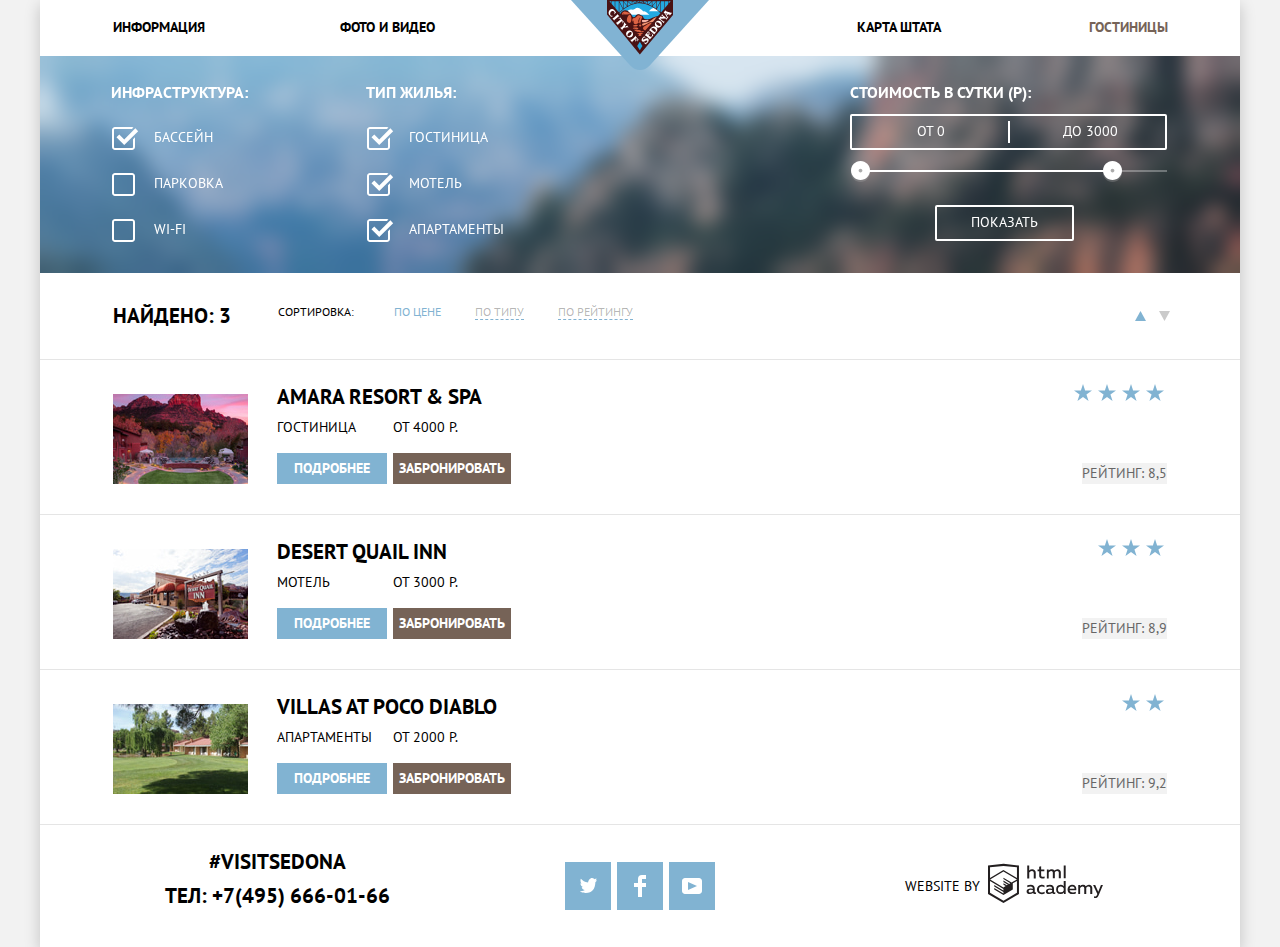
==== commit 8d1d5281: "advantages list & filter layout" ====
--- a/catalog.html
+++ b/catalog.html
@@ -28,7 +28,7 @@
           <h2 class="visually-hidden">Фильтр гостиниц</h2>
           <div class="filter-form-container">
             <form class="filter-form" action="https://echo.htmlacademy.ru" method="get">
-              <fieldset>
+              <fieldset class="filter-fieldset">
                 <legend>Инфраструктура:</legend>
                 <ul>
                   <li class="filter-option filter-checkbox">
@@ -45,7 +45,7 @@
                   </li>
                 </ul>
               </fieldset>
-              <fieldset>
+              <fieldset class="filter-fieldset">
                 <legend>Тип жилья:</legend>
                 <ul>
                   <li class="filter-option filter-checkbox">
@@ -62,23 +62,25 @@
                   </li>
                 </ul>
               </fieldset>
-              <fieldset class="filter-item">
-                <legend>Стоимость в сутки (Р):</legend>
-                <div class="price-controls">
-                  <label for="filter-minimal-cost">от</label>
-                  <input class="filter-input-number filter-input" type="number" id="filter-minimal-cost" name="minimal-cost" min="0" value="0">
-                  <label for="filter-maximal-cost">до</label>
-                  <input class="filter-input-number filter-input" type="number" id="filter-maximal-cost" name="maximal-cost" min="0" value="3000">
-                </div>
-                <div class="range-controls">
-                  <div class="scale">
-                    <div class="bar"></div>
+              <div class="price-button-container">
+                <fieldset class="filter-fieldset price-fieldset">
+                  <legend>Стоимость в сутки (Р):</legend>
+                  <div class="price-controls">
+                    <label for="filter-minimal-cost">от</label>
+                    <input class="filter-input-number filter-input" type="number" id="filter-minimal-cost" name="minimal-cost" min="0" value="0">
+                    <label for="filter-maximal-cost">до</label>
+                    <input class="filter-input-number filter-input" type="number" id="filter-maximal-cost" name="maximal-cost" min="0" value="3000">
                   </div>
-                  <div class="toggle toggle-min"></div>
-                  <div class="toggle toggle-max"></div>
-                </div>
-              </fieldset>
-              <button class="button filter-submit-button" type="submit">Показать</button>
+                  <div class="range-controls">
+                    <div class="scale">
+                      <div class="bar"></div>
+                    </div>
+                    <div class="toggle toggle-min"></div>
+                    <div class="toggle toggle-max"></div>
+                  </div>
+                </fieldset>
+                <button class="button filter-submit-button" type="submit">Показать</button>
+              </div>
             </form>
           </div>
           <div class="results-sort">
@@ -114,11 +116,11 @@
             <li class="hotel-item">
               <img src="img/amara.jpg" width="135" height="90" alt="Гостиница «Amara Resort & Spa»">
               <div class="hotel-item-main">
-                <h3><a class="hotel-item-title" href="#">Amara Resort & Spa</a></h3>
+                <h3><a class="hotel-item-title" href="">Amara Resort & Spa</a></h3>
                 <div class="description">
                   <p>Гостиница</p>
                   <p>От 4000 р.</p>
-                  <a class="button light-button hotel-item-detail" href="#">Подробнее</a>
+                  <a class="button light-button hotel-item-detail" href="">Подробнее</a>
                   <button class="button dark-button hotel-item-reserve" type="button">Забронировать</button>
                 </div>
               </div>
@@ -135,11 +137,11 @@
             <li class="hotel-item">
               <img src="img/desert.jpg" width="135" height="90" alt="Мотель «Desert Quail Inn»">
               <div class="hotel-item-main">
-                <h3><a class="hotel-item-title" href="#">Desert Quail Inn</a></h3>
+                <h3><a class="hotel-item-title" href="">Desert Quail Inn</a></h3>
                 <div class="description">
                   <p>Мотель</p>
                   <p>От 3000 р.</p>
-                  <a class="button light-button hotel-item-detail" href="#">Подробнее</a>
+                  <a class="button light-button hotel-item-detail" href="">Подробнее</a>
                   <button class="button dark-button hotel-item-reserve" type="button">Забронировать</button>
                 </div>
               </div>
@@ -155,11 +157,11 @@
             <li class="hotel-item">
               <img src="img/villas.jpg" width="135" height="90" alt="Апартаменты «Villas at Poco Diablo»">
               <div class="hotel-item-main">
-                <h3><a class="hotel-item-title" href="#">Villas at Poco Diablo</a></h3>
+                <h3><a class="hotel-item-title" href="">Villas at Poco Diablo</a></h3>
                 <div class="description">
                   <p>Апартаменты</p>
                   <p>От 2000 р.</p>
-                  <a class="button light-button hotel-item-detail" href="#">Подробнее</a>
+                  <a class="button light-button hotel-item-detail" href="">Подробнее</a>
                   <button class="button dark-button hotel-item-reserve" type="button">Забронировать</button>
                 </div>
               </div>
@@ -185,19 +187,19 @@
             <h2 class="visually-hidden">Соц. сети</h2>
             <ul class="footer-social-list">
               <li>
-                <a class="social-button" href="#">
+                <a class="social-button" href="">
                   <span class="visually-hidden">Твиттер</span>
                   <svg xmlns="http://www.w3.org/2000/svg" xmlns:xlink="http://www.w3.org/1999/xlink" width="17" height="15" viewBox="0 0 17 15"><path fill="#FFF" d="M10.95.144c1.685-.496 2.984.27 3.577 1.179.673-.231 1.331-.481 2.011-.708a2.345 2.345 0 0 1-.857 1.768c.685.17 1.304-.491 1.304-.491-.169 1-1.006 1.788-1.563 2.024-.231 6.75-3.175 11.217-10.077 11.082h-.446c-.41 0-4.164-.46-4.898-1.887 2.271.196 3.893-.422 4.693-1.177-.96-.3-2.679-.477-2.979-2.95.349.106.564.228 1.19.119C1.705 8.247.374 7.53.448 5.33c.285.328 1.067.536 1.34.472C1.085 5.561-.182 2.442.894.85c1.818 1.854 3.735 3.606 7.152 3.773C8.254 2.33 9.183.793 10.95.144z"/></svg>
                 </a>
               </li>
               <li>
-                <a class="social-button" href="#">
+                <a class="social-button" href="">
                   <span class="visually-hidden">Фейсбук</span>
                   <svg xmlns="http://www.w3.org/2000/svg" width="12" height="22" viewBox="0 0 12 22"><path fill="#FFF" d="M12 4V0H8a4 4 0 0 0-4 4v4H0v4h4v10h4V12h4V8H8V4h4z"/></svg>
                 </a>
               </li>
               <li>
-                <a class="social-button" href="#">
+                <a class="social-button" href="">
                   <span class="visually-hidden">Ютуб</span>
                   <svg xmlns="http://www.w3.org/2000/svg" xmlns:xlink="http://www.w3.org/1999/xlink" width="20" height="16" viewBox="0 0 20 16"><path fill="#FFF" d="M17 0H3C1.35 0 0 1.35 0 3v10c0 1.65 1.35 3 3 3h14c1.65 0 3-1.35 3-3V3c0-1.65-1.35-3-3-3zM6.027 11.998V4.002L15.014 8l-8.987 3.998z"/></svg>
                 </a>
--- a/css/style.css
+++ b/css/style.css
@@ -4,7 +4,7 @@
   --black: #000000;
   --gray-dark-500: #333333;
   --gray-dark-300: #666666;
-  --gray-dark: #6A6A6A; /* check box blocked */
+  --gray-dark: #6A6A6A;
   --gray: #888888;
   --gray-light: #A9A9A9;
   --gray-light-200: #BDBBBC;
@@ -167,7 +167,7 @@
   width: 470px;
   display: flex;
   margin: 0 auto;
-  margin-bottom: 43px;
+  margin-bottom: 42px;
 }
 
 /* Advantages */
@@ -179,14 +179,13 @@
 
 .advantages > p {
   line-height: 26px;
-  margin-bottom: 50px;
+  margin-bottom: 52px;
 }
 
 .advantages-list {
   list-style: none;
   margin: 0;
   padding: 0;
-  margin-bottom: 61px;
   display: flex;
   flex-direction: column;
 }
@@ -197,28 +196,122 @@
   padding: 0;
   display: flex;
   flex-direction: row;
+  padding-bottom: 82px;
+}
+
+.advantage-item-row {
+  display: flex;
+}
+
+.advantage-item .title {
+  font-size: 21px;
 }
 
 .advantage-item h3,
-.advantage-subitem h4 {
-  font-size: 21px;
-  color: var(--black);
-}
-
-.advantage-item-row {
-  display: flex;
+.advantage-item h4,
+.advantage-item p {
+  margin: 0;
 }
 
 .advantage-item-colorized,
-.advantage-item-colorized h3 {
+.advantage-subitem,
+.advantage-item-dark {
+  display: flex;
+  flex-direction: column;
+  align-items: center;
+  margin: 0 auto;
+  flex-grow: 1;
+  flex-shrink: 1;
+  flex-basis: 0;
+}
+
+.advantage-item-colorized {
   background-color: var(--blue-light);
   color: var(--white);
 }
 
+.advantage-item-colorized .title {
+  padding-top: 47px;
+  width: 151px;
+  padding-bottom: 26px;
+}
+
+.advantage-item-colorized .order {
+  padding-bottom: 25px;
+}
+
+.advantage-item-colorized .description {
+  margin-left: 49px;
+  margin-right: 49px;
+  padding-bottom: 25px;
+}
+
 .advantage-item-dark {
   background-color: var(--whitesmoke);
-  flex-shrink: 0;
-  flex-grow: 1;
+  padding-bottom: 29px;
+}
+
+.advantage-item-dark .title {
+  padding-top: 47px;
+  width: 151px;
+  padding-bottom: 26px;
+}
+
+.advantage-item-dark .order {
+  padding-bottom: 24px;
+}
+
+.advantage-item-dark .description {
+  margin-left: 71px;
+  margin-right: 71px;
+  padding-bottom: 25px;
+}
+
+.advantage-subitem .title {
+  display: flex;
+  flex-direction: column;
+  align-items: center;
+  height: 180px;
+  justify-content: flex-end;
+  padding-bottom: 26px;
+}
+
+.advantage-subitem .description {
+  padding-left: 50px;
+  padding-right: 50px;
+}
+
+.advantage-subitem .food::before {
+  background: url("../img/food.svg");
+  content: "";
+  display: block;
+  width: 74px;
+  height: 70px;
+  background-repeat: no-repeat;
+  background-position: 0 0;
+  padding-bottom: 28px;
+}
+
+.advantage-subitem .house::before {
+  background: url("../img/house.svg");
+  content: "";
+  display: block;
+  width: 75px;
+  height: 72px;
+  background-repeat: no-repeat;
+  background-position: 0 0;
+  padding-bottom: 27px;
+}
+
+.advantage-subitem .souvenir::before {
+  background: url("../img/gift.svg");
+  content: "";
+  display: block;
+  width: 64px;
+  height: 76px;
+  background-repeat: no-repeat;
+  background-position: 0 0;
+  padding-bottom: 27px;
 }
 
 /* Button */
@@ -271,7 +364,11 @@
   font-weight: bold;
   font-size: 30px;
   line-height: 24px;
-  margin-bottom: 50px;
+  display: flex;
+  margin: 0 auto;
+  justify-content: center;
+  padding-top: 56px;
+  padding-bottom: 32px;
 }
 
 .find-hotel > p {
@@ -280,7 +377,7 @@
   width: 435px;
   display: flex;
   margin: 0 auto;
-  margin-bottom: 50px;
+  margin-bottom: 45px;
 }
 
 .find-hotel-button {
@@ -403,10 +500,13 @@
 }
 
 .submit-button {
+  font-weight: bold;
+  font-size: 21px;
+  line-height: 26px;
   grid-column: 1/-1;
   display: block;
   width: 100%;
-  margin-top: 30px;
+  margin-top: 26px;
   margin-right: 0;
   padding-top: 16px;
   padding-bottom: 16px;
@@ -424,15 +524,43 @@
 .filter-form {
   color: var(--white);
   backdrop-filter: blur(10px);
+  padding-top: 26px;
+  padding-right: 50px;
+  padding-bottom: 8px;
+  padding-left: 59px;
+  display: flex;
+  flex-wrap: wrap;
+}
+
+.filter-fieldset {
+  width: 243px;
+  border: none;
+  margin: 0;
+  padding: 0;
+  padding-left: 12px;
+}
+
+.filter-fieldset label {
+  margin: 0;
+}
+
+.filter-form ul {
+  list-style: none;
+  margin: 0;
+  padding: 0;
+  padding-left: 42px;
+  padding-top: 13px;
+}
+
+.filter-fieldset li {
+  padding-left: 1px;
+  padding-bottom: 25px;
 }
 
 .filter-form legend {
   font-weight: bold;
   font-size: 16px;
-}
-
-.filter-form ul {
-  list-style: none;
+  padding-bottom: 11px
 }
 
 .filter-option label {
@@ -463,20 +591,112 @@
   fill: var(--gray-dark);
 }
 
+.price-button-container {
+  padding-left: 241px;
+  display: flex;
+  flex-direction: column;
+  align-items: center;
+}
+
+.price-fieldset {
+  height: 100px;
+  width: 320px;
+  padding: 0;
+  padding-bottom: 18px;
+}
+
+.price-controls {
+  border: 2px solid #FFFFFF;
+  box-sizing: border-box;
+  border-radius: 2px;
+  background-image: url("../img/input-delimiter.png");
+  background-position: center;
+  background-repeat: no-repeat;
+  margin-right: 3px;
+}
+
 .price-controls input {
   font: inherit;
   text-transform: uppercase;
   border: 0;
   background-color: transparent;
   outline: none;
-  padding-left: 5px;
+  padding: 0;
+  padding-bottom: 6px;
+  padding-top: 5px;
+  width: 70px;
   color: var(--white);
+}
+
+.price-controls label:nth-child(1){
+  padding-left: 65px;
+}
+
+.price-controls label:nth-child(3){
+  padding-left: 52px;
 }
 
 .price-controls input::-webkit-outer-spin-button,
 .price-controls input::-webkit-inner-spin-button {
   -webkit-appearance: none;
   margin: 0
+}
+
+.range-controls {
+  position: relative;
+  padding-top: 20px;
+  padding-right: 3px;
+  padding-left: 9px;
+}
+
+.range-controls .scale {
+  height: 2px;
+  background: rgba(255, 255, 255, 0.3);
+}
+
+.range-controls .bar {
+  width: 85%;
+  height: 2px;
+  background: var(--white);
+}
+
+.range-controls .toggle {
+  background: url("../img/filter-button.svg");
+  content: "";
+  position: absolute;
+  left: 1px;
+  top: 11px;
+  width: 19px;
+  height: 21px;
+  background-repeat: no-repeat;
+  background-position: 0;
+}
+
+.range-controls .toggle:focus,
+.range-controls .toggle:hover {
+  background: url("../img/filter-button.svg");
+  content: "";
+  position: absolute;
+  top: 10px;
+  width: 23px;
+  height: 24px;
+  background-repeat: no-repeat;
+  background-position: 0;
+  background-size: 23px 24px;
+}
+
+.range-controls .toggle-min:focus,
+.range-controls .toggle-min:hover {
+  left: -1px;
+}
+
+.range-controls .toggle-max {
+  left: 253px;
+}
+
+.range-controls .toggle-max:focus,
+.range-controls .toggle-max:hover {
+  left: 252px;
 }
 
 .filter-submit-button {
@@ -484,6 +704,12 @@
   border-radius: 2px;
   border: 2px solid var(--white);
   color: var(--white);
+  padding-top: 5px;
+  padding-right: 34px;
+  padding-left: 34px;
+  padding-bottom: 6px;
+  margin-top: 5px;
+  margin-right: 12px;
 }
 
 .filter-submit-button:hover,
@@ -494,19 +720,36 @@
   color: var(--black);
 }
 
+.results-sort {
+  display: flex;
+  align-items: center;
+}
+
 .results-count {
   font-weight: bold;
   font-size: 21px;
   line-height: 26px;
+  margin-left: 73px;
+}
+
+.results-count span {
+  padding-left: 5px;
 }
 
 .results-sort .sort-type {
   font-size: 12px;
   line-height: 18px;
+  display: flex;
+  padding-left: 47px;
+  padding-top: 18px;
+  padding-bottom: 26px;
 }
 
 .sort-type-list {
   list-style: none;
+  display: flex;
+  justify-content: space-between;
+  width: 239px;
 }
 
 .sort-type-list a {
@@ -531,6 +774,12 @@
 
 .sort-order-list {
   list-style: none;
+  margin: 0;
+  padding: 0;
+  display: flex;
+  justify-content: space-between;
+  margin-left: 502px;
+  width: 35px;
 }
 
 .sort-order-link path{
@@ -660,14 +909,12 @@
 
 .page-footer {
   background-color: rgba(255, 255, 255, 0.9);
-  padding-top: 10px;
+  padding-top: 15px;
   padding-bottom: 21px;
 }
 
 .main-page-footer {
-  position: absolute;
-  bottom: 0;
-  width: 100%;
+  margin-top: -126px;
 }
 
 .page-footer .container {
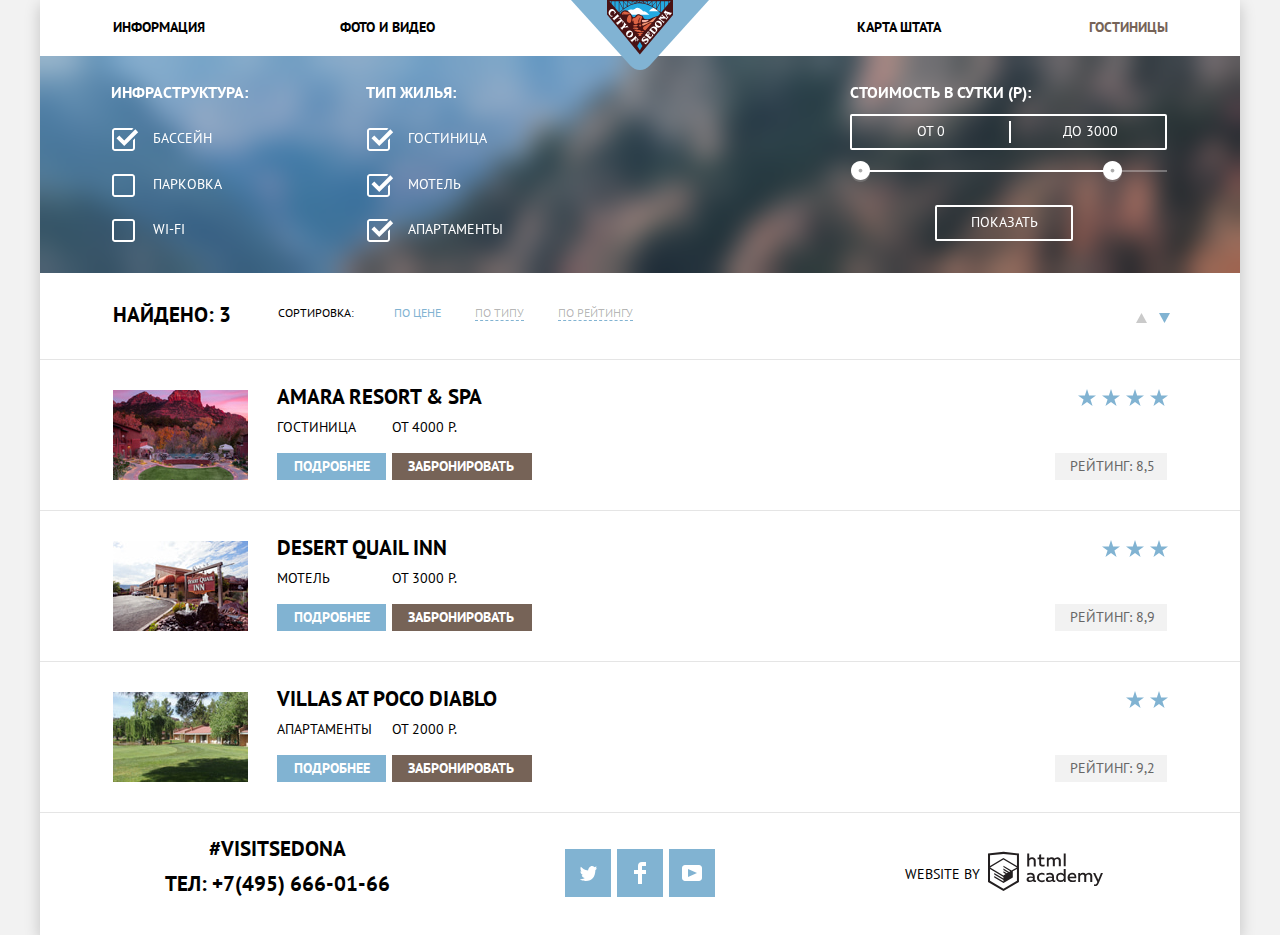
==== commit 61fb74ca: "layout minor fixes" ====
--- a/catalog.html
+++ b/catalog.html
@@ -97,12 +97,12 @@
               <p class="visually-hidden">Направление сортировки:</p>
               <ul class="sort-order-list">
                 <li class="sort-order-item">
-                  <a class="sort-order-link sort-order-link-active" href="" aria-label="По возрастанию">
+                  <a class="sort-order-link" href="" aria-label="По возрастанию">
                     <svg xmlns="http://www.w3.org/2000/svg" width="11" height="10" viewBox="0 0 11 10"><path fill="#231F20" d="M5.5 0L0 10h11z"/></svg>
                   </a>
                 </li>
                 <li class="sort-order-item">
-                  <a class="sort-order-link" href="" aria-label="По убыванию">
+                  <a class="sort-order-link sort-order-link-active" href="" aria-label="По убыванию">
                     <svg xmlns="http://www.w3.org/2000/svg" width="11" height="10" viewBox="0 0 11 10"><path fill="#231F20" d="M5.5 10L0 0h11"/></svg>
                   </a>
                 </li>
@@ -114,63 +114,69 @@
           <h2 class="visually-hidden">Список гостиниц</h2>
           <ul class="hotels-list">
             <li class="hotel-item">
-              <img src="img/amara.jpg" width="135" height="90" alt="Гостиница «Amara Resort & Spa»">
-              <div class="hotel-item-main">
-                <h3><a class="hotel-item-title" href="">Amara Resort & Spa</a></h3>
-                <div class="description">
-                  <p>Гостиница</p>
-                  <p>От 4000 р.</p>
-                  <a class="button light-button hotel-item-detail" href="">Подробнее</a>
-                  <button class="button dark-button hotel-item-reserve" type="button">Забронировать</button>
-                </div>
-              </div>
-              <div class="hotel-item-rating">
-                <div class="rating-stars">
-                  <span class="rating-star"></span>
-                  <span class="rating-star"></span>
-                  <span class="rating-star"></span>
-                  <span class="rating-star"></span>
-                </div>
-                <p class="item-rating">Рейтинг: 8,5</p>
+              <div class="container">
+                <img src="img/amara.jpg" width="135" height="90" alt="Гостиница «Amara Resort & Spa»">
+                <div class="hotel-item-main">
+                  <h3><a class="hotel-item-title" href="">Amara Resort & Spa</a></h3>
+                  <div class="description">
+                    <p>Гостиница</p>
+                    <p>От 4000 р.</p>
+                    <a class="button light-button hotel-item-detail" href="">Подробнее</a>
+                    <button class="button dark-button hotel-item-reserve" type="button">Забронировать</button>
+                  </div>
+                </div>
+                <div class="hotel-item-rating">
+                  <div class="rating-stars">
+                    <span class="rating-star"></span>
+                    <span class="rating-star"></span>
+                    <span class="rating-star"></span>
+                    <span class="rating-star"></span>
+                  </div>
+                  <p class="item-rating">Рейтинг: 8,5</p>
+                </div>
               </div>
             </li>
             <li class="hotel-item">
-              <img src="img/desert.jpg" width="135" height="90" alt="Мотель «Desert Quail Inn»">
-              <div class="hotel-item-main">
-                <h3><a class="hotel-item-title" href="">Desert Quail Inn</a></h3>
-                <div class="description">
-                  <p>Мотель</p>
-                  <p>От 3000 р.</p>
-                  <a class="button light-button hotel-item-detail" href="">Подробнее</a>
-                  <button class="button dark-button hotel-item-reserve" type="button">Забронировать</button>
-                </div>
-              </div>
-              <div class="hotel-item-rating">
-                <div class="rating-stars">
-                  <span class="rating-star"></span>
-                  <span class="rating-star"></span>
-                  <span class="rating-star"></span>
-                </div>
-                <p class="item-rating">Рейтинг: 8,9</p>
+              <div class="container">
+                <img src="img/desert.jpg" width="135" height="90" alt="Мотель «Desert Quail Inn»">
+                <div class="hotel-item-main">
+                  <h3><a class="hotel-item-title" href="">Desert Quail Inn</a></h3>
+                  <div class="description">
+                    <p>Мотель</p>
+                    <p>От 3000 р.</p>
+                    <a class="button light-button hotel-item-detail" href="">Подробнее</a>
+                    <button class="button dark-button hotel-item-reserve" type="button">Забронировать</button>
+                  </div>
+                </div>
+                <div class="hotel-item-rating">
+                  <div class="rating-stars">
+                    <span class="rating-star"></span>
+                    <span class="rating-star"></span>
+                    <span class="rating-star"></span>
+                  </div>
+                  <p class="item-rating">Рейтинг: 8,9</p>
+                </div>
               </div>
             </li>
             <li class="hotel-item">
-              <img src="img/villas.jpg" width="135" height="90" alt="Апартаменты «Villas at Poco Diablo»">
-              <div class="hotel-item-main">
-                <h3><a class="hotel-item-title" href="">Villas at Poco Diablo</a></h3>
-                <div class="description">
-                  <p>Апартаменты</p>
-                  <p>От 2000 р.</p>
-                  <a class="button light-button hotel-item-detail" href="">Подробнее</a>
-                  <button class="button dark-button hotel-item-reserve" type="button">Забронировать</button>
-                </div>
-              </div>
-              <div class="hotel-item-rating">
-                <div class="rating-stars">
-                  <span class="rating-star"></span>
-                  <span class="rating-star"></span>
-                </div>
-                <p class="item-rating">Рейтинг: 9,2</p>
+              <div class="container">
+                <img src="img/villas.jpg" width="135" height="90" alt="Апартаменты «Villas at Poco Diablo»">
+                <div class="hotel-item-main">
+                  <h3><a class="hotel-item-title" href="">Villas at Poco Diablo</a></h3>
+                  <div class="description">
+                    <p>Апартаменты</p>
+                    <p>От 2000 р.</p>
+                    <a class="button light-button hotel-item-detail" href="">Подробнее</a>
+                    <button class="button dark-button hotel-item-reserve" type="button">Забронировать</button>
+                  </div>
+                </div>
+                <div class="hotel-item-rating">
+                  <div class="rating-stars">
+                    <span class="rating-star"></span>
+                    <span class="rating-star"></span>
+                  </div>
+                  <p class="item-rating">Рейтинг: 9,2</p>
+                </div>
               </div>
             </li>
           </ul>
--- a/css/style.css
+++ b/css/style.css
@@ -277,8 +277,7 @@
 }
 
 .advantage-subitem .description {
-  padding-left: 50px;
-  padding-right: 50px;
+  width: 300px;
 }
 
 .advantage-subitem .food::before {
@@ -369,6 +368,7 @@
   justify-content: center;
   padding-top: 56px;
   padding-bottom: 32px;
+  padding-left: 2px;
 }
 
 .find-hotel > p {
@@ -394,23 +394,25 @@
   font-weight: bold;
   position: absolute;
   background-color: var(--white);
+  box-shadow: 0px 7px 15px rgba(0, 1, 1, 0.15);
   width: 458px;
   left: calc(50% - 568px/2);
   z-index: 2;
   padding: 55px;
   display: grid;
-  grid-template-columns: repeat(4, 1fr);
+  grid-template-columns: 112px 114px 118px 114px;
   align-items: center;
   row-gap: 24px;
 }
 
 .find-hotel-form label {
   grid-column-start: 1;
+  padding-bottom: 6px;
 }
 
 .find-hotel-form label:last-of-type {
   grid-column-start: 3;
-  padding-left: 45px;
+  padding-left: 53px;
 }
 
 .find-hotel-form input {
@@ -420,7 +422,7 @@
   background-color: var(--whitesmoke-light);
   padding-top: 6px;
   padding-bottom: 7px;
-  padding-left: 10px;
+  padding-left: 11px;
   outline: none;
   margin-bottom: 5px;
 }
@@ -428,7 +430,7 @@
 .find-hotel-form input::-webkit-outer-spin-button,
 .find-hotel-form input::-webkit-inner-spin-button {
   -webkit-appearance: none;
-  margin: 0
+  margin: 0;
 }
 
 .find-hotel-form input:hover {
@@ -452,6 +454,7 @@
   display: flex;
   align-content: center;
   width: 100%;
+  padding-top: 1px;
 }
 
 .find-hotel-form .date-input {
@@ -461,6 +464,7 @@
 .find-hotel-form .counter-input {
   width: inherit;
   text-align: center;
+  padding-left: 2px;
 }
 
 .datepicker-button {
@@ -468,6 +472,8 @@
   border: 0;
   outline: none;
   height: 38px;
+  padding-top: 3px;
+  padding-right: 9px;
 }
 
 .datepicker-button:hover,
@@ -483,11 +489,13 @@
   fill: var(--gray-light);
   border: 0;
   outline: none;
-  width: 26px;
+  width: 40px;
   height: 38px;
   display: flex;
   align-items: center;
-  padding-top: 4px;
+  padding-top: 2px;
+  padding-right: 14px;
+  padding-left: 14px;
 }
 
 .counter-button:hover,
@@ -506,7 +514,7 @@
   grid-column: 1/-1;
   display: block;
   width: 100%;
-  margin-top: 26px;
+  margin-top: 25px;
   margin-right: 0;
   padding-top: 16px;
   padding-bottom: 16px;
@@ -517,13 +525,13 @@
 .filter-form-container {
   background-color: var(--blue-dark);
   background-image: url("../img/description-background.jpg");
-  background-position: center;
+  background-position: 100% 72%;
   background-repeat: no-repeat;
 }
 
 .filter-form {
   color: var(--white);
-  backdrop-filter: blur(10px);
+  backdrop-filter: blur(13px);
   padding-top: 26px;
   padding-right: 50px;
   padding-bottom: 8px;
@@ -548,19 +556,19 @@
   list-style: none;
   margin: 0;
   padding: 0;
-  padding-left: 42px;
+  padding-left: 41px;
   padding-top: 13px;
 }
 
 .filter-fieldset li {
   padding-left: 1px;
-  padding-bottom: 25px;
+  padding-bottom: 24.5px;
 }
 
 .filter-form legend {
   font-weight: bold;
   font-size: 16px;
-  padding-bottom: 11px
+  padding-bottom: 12px;
 }
 
 .filter-option label {
@@ -574,7 +582,7 @@
   background: url("../img/checkbox-off.svg");
   content: "";
   position: absolute;
-  left: -42px;
+  left: -41px;
   top: 0;
   width: 27px;
   height: 23px;
@@ -605,12 +613,16 @@
   padding-bottom: 18px;
 }
 
+.price-fieldset legend {
+  padding-bottom: 11px;
+}
+
 .price-controls {
   border: 2px solid #FFFFFF;
   box-sizing: border-box;
   border-radius: 2px;
   background-image: url("../img/input-delimiter.png");
-  background-position: center;
+  background-position: calc(50% + 1px) 50%;
   background-repeat: no-repeat;
   margin-right: 3px;
 }
@@ -705,11 +717,11 @@
   border: 2px solid var(--white);
   color: var(--white);
   padding-top: 5px;
-  padding-right: 34px;
+  padding-right: 33px;
   padding-left: 34px;
   padding-bottom: 6px;
   margin-top: 5px;
-  margin-right: 12px;
+  margin-right: 13px;
 }
 
 .filter-submit-button:hover,
@@ -729,7 +741,10 @@
   font-weight: bold;
   font-size: 21px;
   line-height: 26px;
+  margin: 0;
+  padding: 0;
   margin-left: 73px;
+  margin-top: -2px;
 }
 
 .results-count span {
@@ -741,8 +756,12 @@
   line-height: 18px;
   display: flex;
   padding-left: 47px;
-  padding-top: 18px;
-  padding-bottom: 26px;
+  padding-top: 19px;
+  padding-bottom: 24px;
+}
+
+.sort-type > p {
+  padding-bottom: 1px;
 }
 
 .sort-type-list {
@@ -772,14 +791,18 @@
   border: none;
 }
 
+.sort-order {
+  padding-top: 6px;
+}
+
 .sort-order-list {
   list-style: none;
   margin: 0;
   padding: 0;
   display: flex;
   justify-content: space-between;
-  margin-left: 502px;
-  width: 35px;
+  margin-left: 503px;
+  width: 34px;
 }
 
 .sort-order-link path{
@@ -810,17 +833,20 @@
 }
 
 .hotel-item {
+  border-top: 1px solid var(--gray-light-50);
+}
+
+.hotel-item:last-child {
+  border-bottom: 1px solid var(--gray-light-50);
+}
+
+.hotel-item .container {
   display: grid;
   grid-template-columns: 135px 1fr 200px;
-  border-top: 1px solid var(--gray-light-50);
+  margin: 0 auto;
+  width: 1054px;
   padding-top: 24px;
-  padding-right: 73px;
   padding-bottom: 30px;
-  padding-left: 73px;
-}
-
-.hotel-item:last-child {
-  border-bottom: 1px solid var(--gray-light-50);
 }
 
 .hotel-item img {
@@ -890,19 +916,30 @@
 
 .hotel-item-detail.button {
   font-weight: bold;
-  padding-top: 5px;
-  padding-right: 17px;
-  padding-bottom: 5px;
+  padding-top: 3px;
+  padding-right: 16px;
+  padding-bottom: 3px;
   padding-left: 17px;
 }
 
 .hotel-item-reserve.button {
   font-weight: bold;
+  padding-left: 16px;
+  padding-right: 18px;
 }
 
 .hotel-item .item-rating {
   color: var(--gray-dark-300);
   background-color: var(--whitesmoke-light);
+  padding-right: 12px;
+  padding-bottom: 3px;
+  padding-top: 3px;
+  padding-left: 15px;
+}
+
+.hotel-item-rating .rating-stars {
+  padding-top: 5px;
+  margin-right: -4px;
 }
 
 /* Page footer */
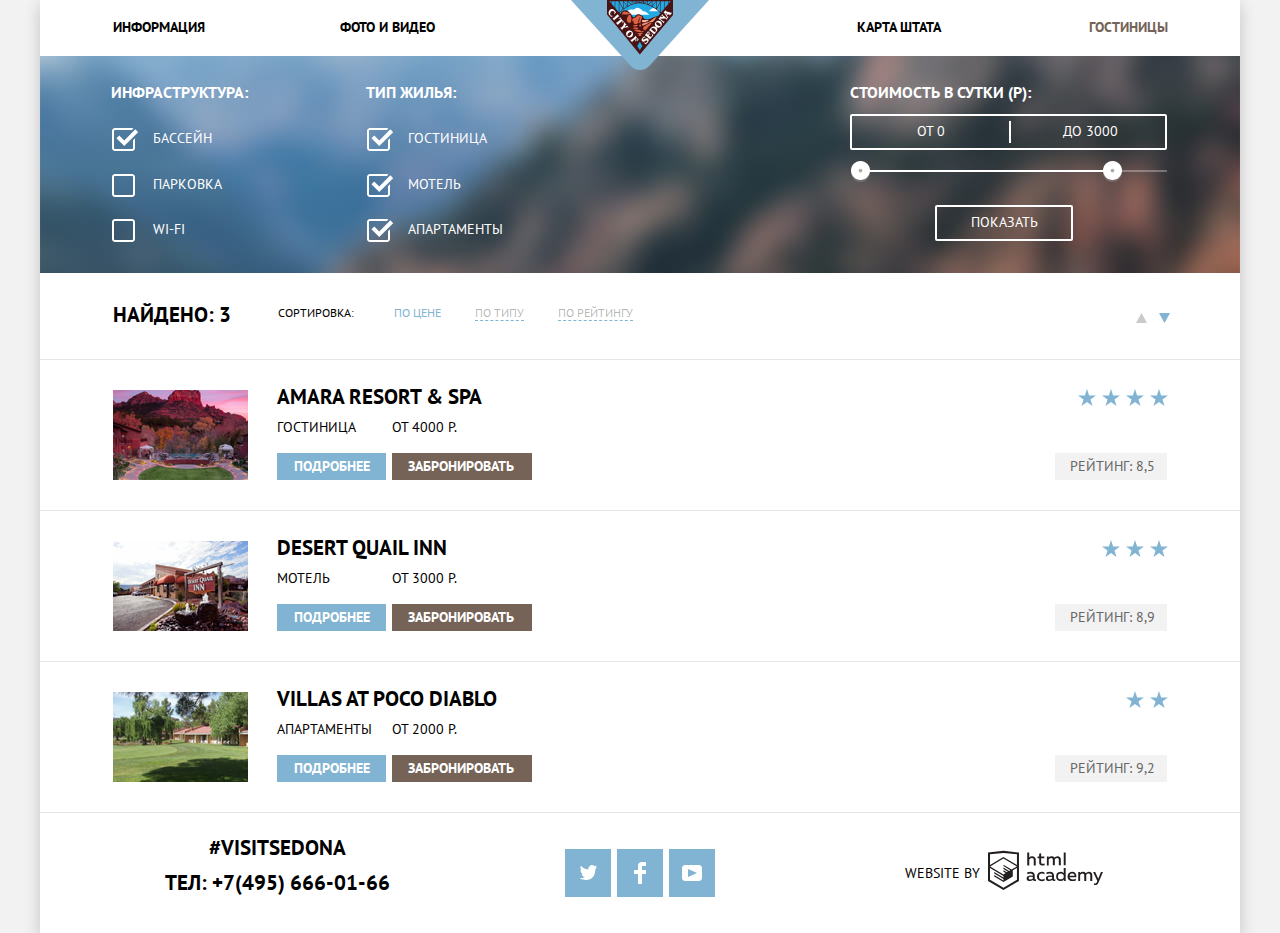
==== commit 273517c2: "advantages list layout fix & cross-browser support" ====
--- a/catalog.html
+++ b/catalog.html
@@ -2,6 +2,7 @@
 <html lang="ru">
   <head>
     <meta charset="utf-8">
+    <meta name="format-detection" content="telephone=no" />
     <title>Каталог гостиниц Седоны</title>
     <link href="https://fonts.googleapis.com/css2?family=PT+Sans:wght@400;700&display=swap" rel="stylesheet">
     <link href="css/normalize.css" rel="stylesheet">
--- a/css/style.css
+++ b/css/style.css
@@ -57,6 +57,8 @@
 
 .page-body {
   height: 100%;
+  padding-left: 10px;
+  padding-right: 10px;
 }
 
 .page-body-wrap {
@@ -187,7 +189,8 @@
   margin: 0;
   padding: 0;
   display: flex;
-  flex-direction: column;
+  flex-grow: 1;
+  flex-wrap: wrap;
 }
 
 .advantages-sublist {
@@ -195,12 +198,14 @@
   margin: 0;
   padding: 0;
   display: flex;
-  flex-direction: row;
+  flex-grow: 1;
   padding-bottom: 82px;
 }
 
-.advantage-item-row {
-  display: flex;
+.advantage-item {
+  display: flex;
+  flex-wrap: wrap;
+  flex-grow: 1;
 }
 
 .advantage-item .title {
@@ -241,8 +246,7 @@
 }
 
 .advantage-item-colorized .description {
-  margin-left: 49px;
-  margin-right: 49px;
+  width: 310px;
   padding-bottom: 25px;
 }
 
@@ -262,8 +266,7 @@
 }
 
 .advantage-item-dark .description {
-  margin-left: 71px;
-  margin-right: 71px;
+  width: 280px;
   padding-bottom: 25px;
 }
 
@@ -462,9 +465,10 @@
 }
 
 .find-hotel-form .counter-input {
-  width: inherit;
+  width: 27px;
   text-align: center;
   padding-left: 2px;
+  -moz-appearance: textfield;
 }
 
 .datepicker-button {
@@ -520,18 +524,22 @@
   padding-bottom: 16px;
 }
 
+/* Map */
+.map img {
+  display: block;
+}
+
 /* Filters */
 
 .filter-form-container {
   background-color: var(--blue-dark);
-  background-image: url("../img/description-background.jpg");
+  background-image: url("../img/filter-background.jpg");
   background-position: 100% 72%;
   background-repeat: no-repeat;
 }
 
 .filter-form {
   color: var(--white);
-  backdrop-filter: blur(13px);
   padding-top: 26px;
   padding-right: 50px;
   padding-bottom: 8px;
@@ -541,11 +549,12 @@
 }
 
 .filter-fieldset {
-  width: 243px;
+  width: 230px;
   border: none;
   margin: 0;
   padding: 0;
   padding-left: 12px;
+  padding-right: 13px;
 }
 
 .filter-fieldset label {
@@ -600,7 +609,8 @@
 }
 
 .price-button-container {
-  padding-left: 241px;
+  margin-left: auto;
+  width: 360px;
   display: flex;
   flex-direction: column;
   align-items: center;
@@ -638,6 +648,7 @@
   padding-top: 5px;
   width: 70px;
   color: var(--white);
+  -moz-appearance: textfield;
 }
 
 .price-controls label:nth-child(1){
@@ -946,12 +957,12 @@
 
 .page-footer {
   background-color: rgba(255, 255, 255, 0.9);
-  padding-top: 15px;
-  padding-bottom: 21px;
+  padding-top: 14px;
+  padding-bottom: 20px;
 }
 
 .main-page-footer {
-  margin-top: -126px;
+  margin-top: -120px;
 }
 
 .page-footer .container {
@@ -976,7 +987,6 @@
   display: flex;
   flex-direction: column;
   justify-content: center;
-  padding-top: 5px;
 }
 
 .footer-social ul {
@@ -987,6 +997,7 @@
   display: flex;
   justify-content: center;
   align-items: center;
+  padding-top: 6px;
 }
 
 .social-button {
